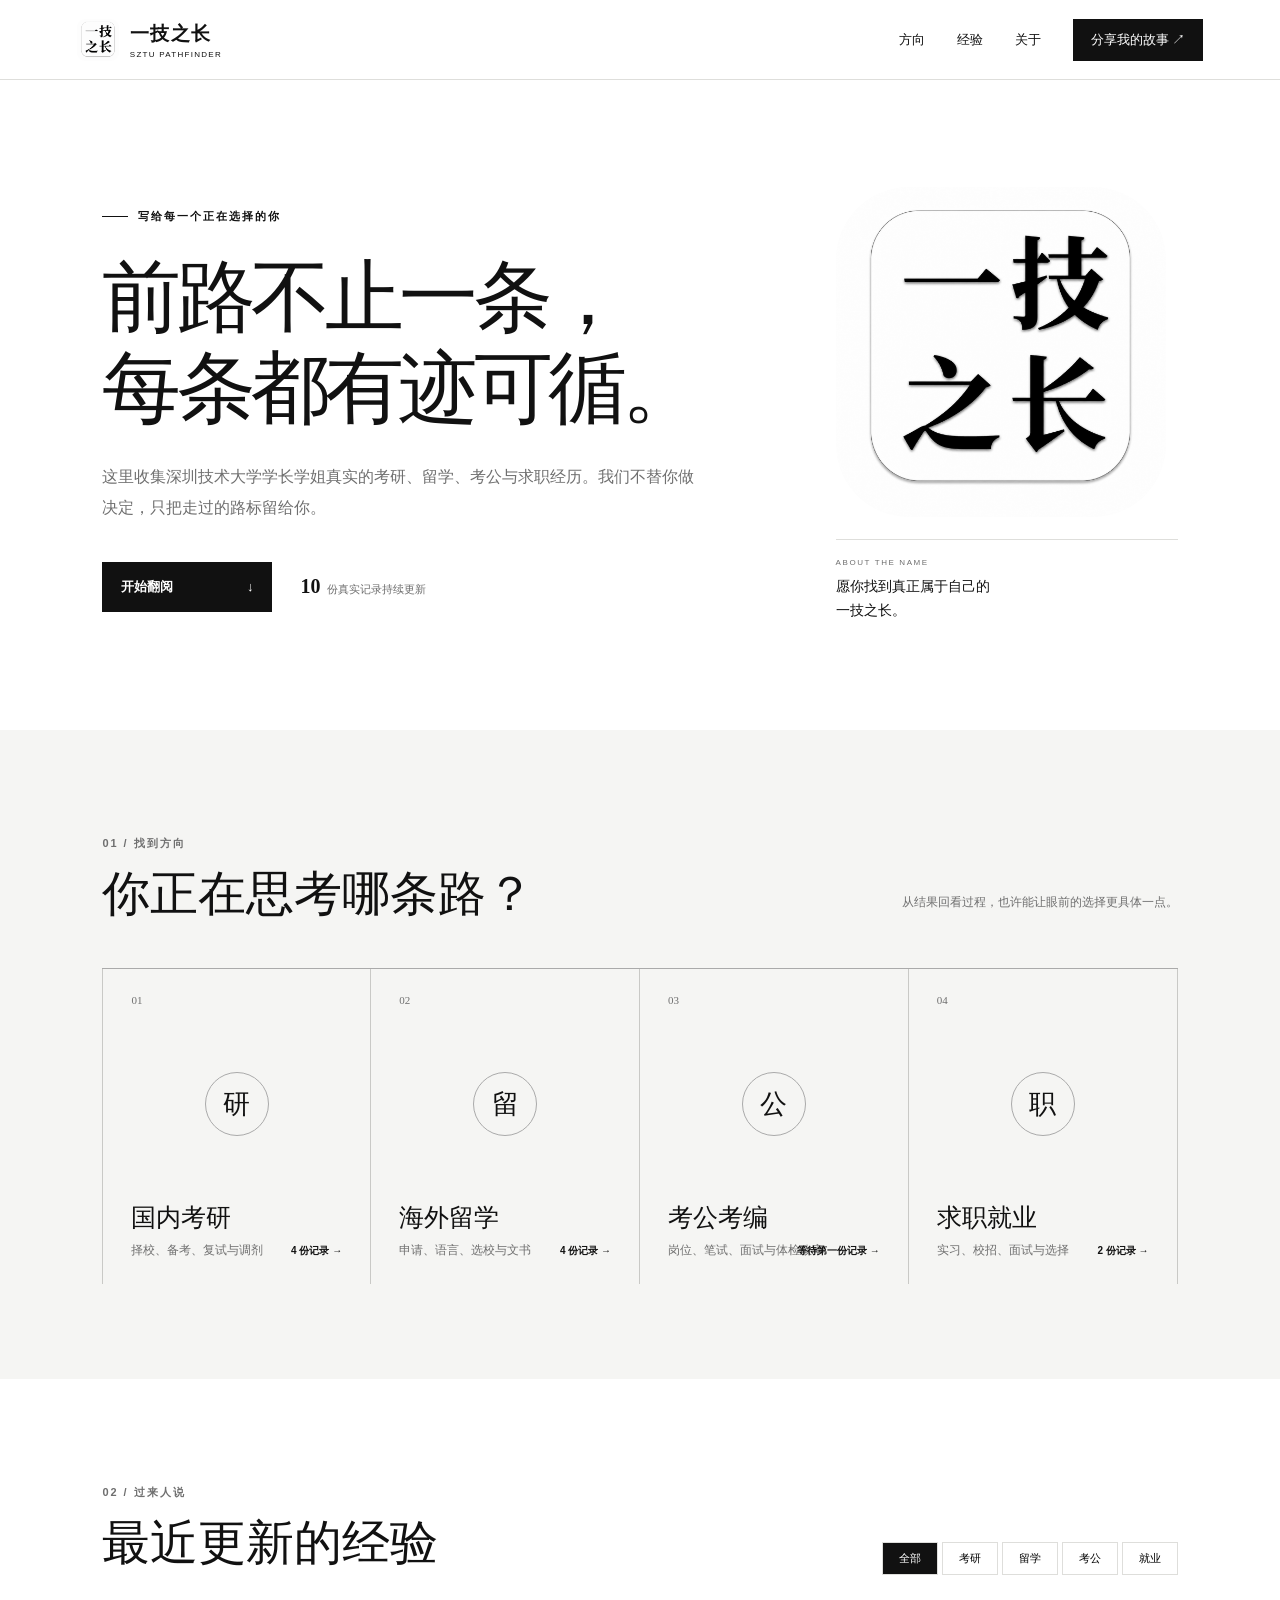
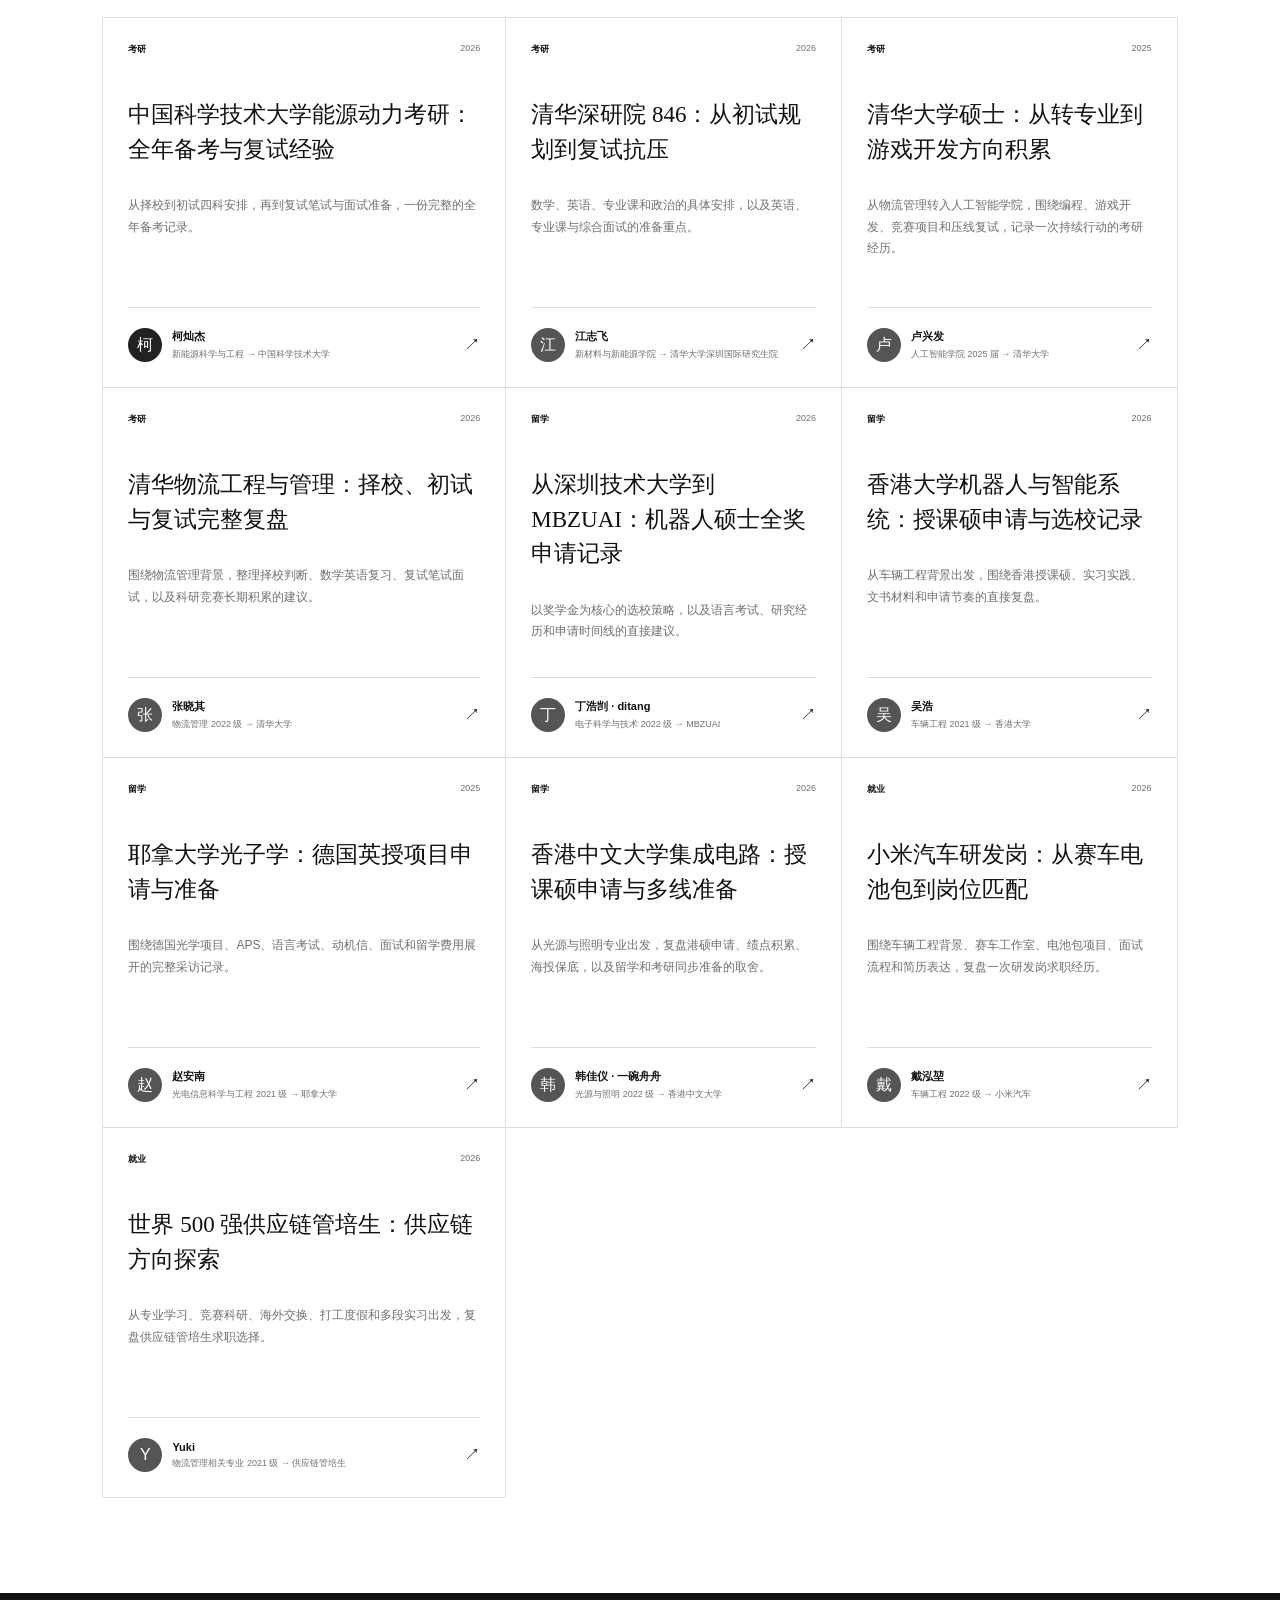
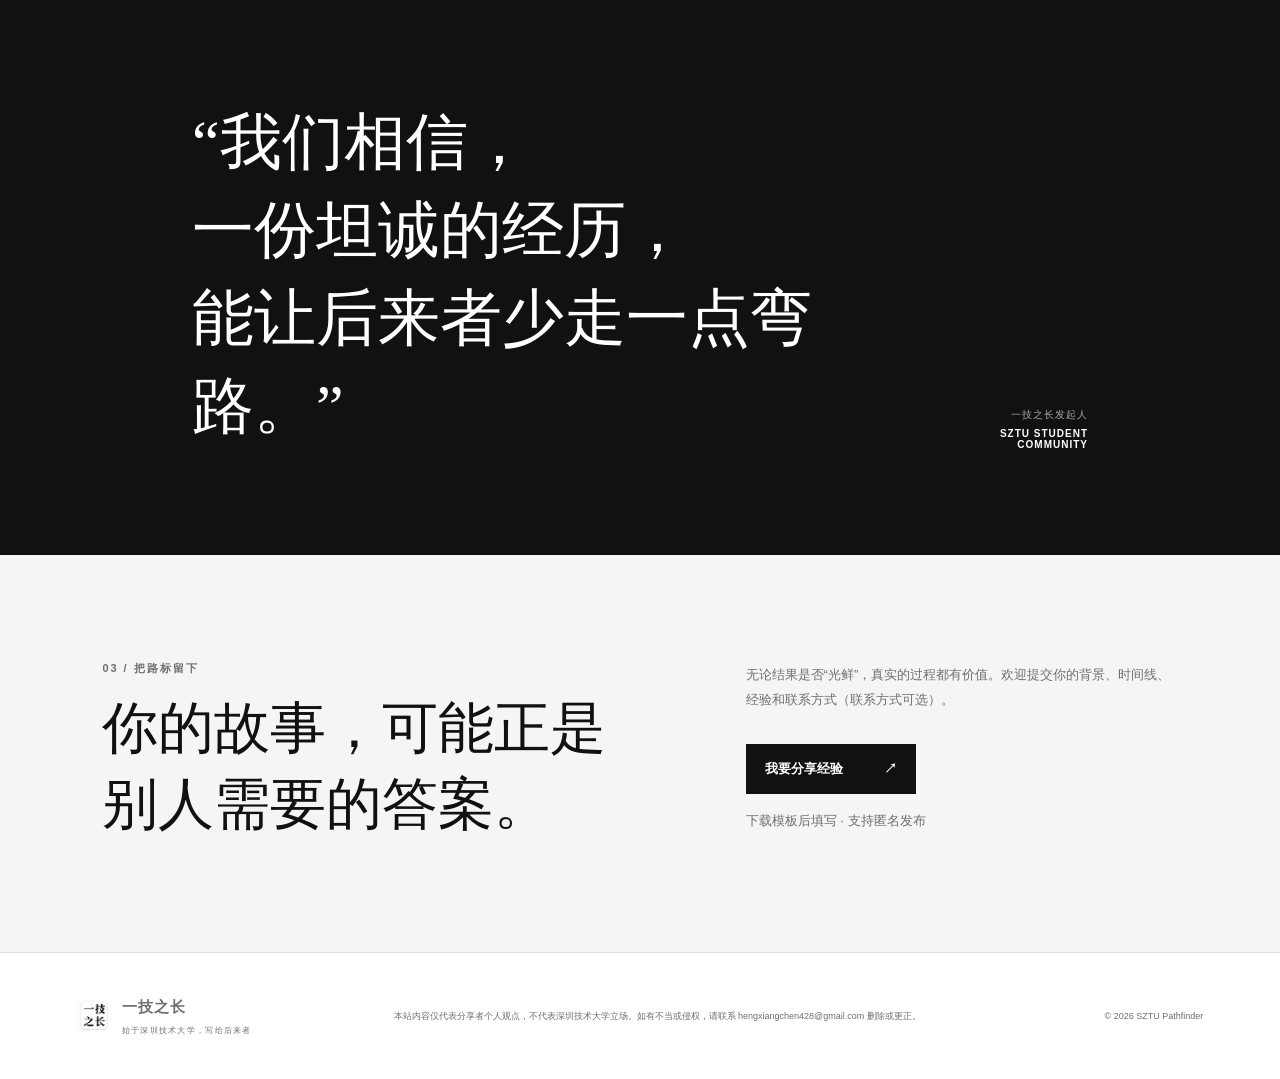
==== index.html @ b087753e "update" ====
<!doctype html>
<html lang="zh-CN">
<head>
  <meta charset="UTF-8">
  <meta name="viewport" content="width=device-width, initial-scale=1.0">
  <meta name="description" content="深圳技术大学一技之长：由学长学姐共同维护的升学与职业经验档案馆。">
  <title>一技之长 · SZTU 生涯经验档案馆</title>
  <link rel="stylesheet" href="styles.css">
</head>
<body>
  <header class="site-header">
    <a class="brand" href="#top" aria-label="返回首页">
      <img class="brand-mark" src="一技之长.png" alt="">
      <span><b>一技之长</b><small>SZTU PATHFINDER</small></span>
    </a>
    <button class="menu-button" aria-expanded="false" aria-controls="main-nav">菜单</button>
    <nav id="main-nav" aria-label="主导航">
      <a href="#paths">方向</a>
      <a href="#stories">经验</a>
      <a href="#about">关于</a>
      <a class="nav-cta" href="contribute.html">分享我的故事 ↗</a>
    </nav>
  </header>

  <main id="top">
    <section class="hero">
      <div class="hero-copy">
        <p class="eyebrow"><span></span> 写给每一个正在选择的你</p>
        <h1>前路不止一条，<br><em>每条都有迹可循。</em></h1>
        <p class="lead">这里收集深圳技术大学学长学姐真实的考研、留学、考公与求职经历。我们不替你做决定，只把走过的路标留给你。</p>
        <div class="hero-actions">
          <a class="primary-button" href="#stories">开始翻阅 <span>↓</span></a>
          <span class="record-count"><b>10</b> 份真实记录持续更新</span>
        </div>
      </div>
      <div class="hero-visual">
        <img src="一技之长.png" alt="一技之长标志">
        <p><span>ABOUT THE NAME</span>愿你找到真正属于自己的<br>一技之长。</p>
      </div>
    </section>

    <section class="paths" id="paths">
      <div class="section-heading">
        <div><p class="section-index">01 / 找到方向</p><h2>你正在思考哪条路？</h2></div>
        <p>从结果回看过程，也许能让眼前的选择更具体一点。</p>
      </div>
      <div class="path-grid">
        <a class="path-card" href="#stories" data-filter-link="考研"><span class="path-number">01</span><span class="path-icon">研</span><h3>国内考研</h3><p>择校、备考、复试与调剂</p><b>4 份记录 →</b></a>
        <a class="path-card" href="#stories" data-filter-link="留学"><span class="path-number">02</span><span class="path-icon">留</span><h3>海外留学</h3><p>申请、语言、选校与文书</p><b>4 份记录 →</b></a>
        <a class="path-card" href="#stories" data-filter-link="考公"><span class="path-number">03</span><span class="path-icon">公</span><h3>考公考编</h3><p>岗位、笔试、面试与体检政审</p><b>等待第一份记录 →</b></a>
        <a class="path-card" href="#stories" data-filter-link="就业"><span class="path-number">04</span><span class="path-icon">职</span><h3>求职就业</h3><p>实习、校招、面试与选择</p><b>2 份记录 →</b></a>
      </div>
    </section>

    <section class="stories" id="stories">
      <div class="section-heading story-heading">
        <div><p class="section-index">02 / 过来人说</p><h2>最近更新的经验</h2></div>
        <div class="filters" role="group" aria-label="筛选经验方向">
          <button class="active" data-filter="全部">全部</button><button data-filter="考研">考研</button><button data-filter="留学">留学</button><button data-filter="考公">考公</button><button data-filter="就业">就业</button>
        </div>
      </div>
      <div class="story-grid">
        <a class="story-card featured" data-category="考研" href="story.html?case=ke">
          <div class="card-top"><span class="tag">考研</span><time>2026</time></div>
          <h3>中国科学技术大学能源动力考研：全年备考与复试经验</h3>
          <p>从择校到初试四科安排，再到复试笔试与面试准备，一份完整的全年备考记录。</p>
          <div class="profile"><span class="avatar">柯</span><span><b>柯灿杰</b><small>新能源科学与工程 → 中国科学技术大学</small></span><span class="arrow">↗</span></div>
        </a>
        <a class="story-card" data-category="考研" href="story.html?case=jiang">
          <div class="card-top"><span class="tag">考研</span><time>2026</time></div>
          <h3>清华深研院 846：从初试规划到复试抗压</h3>
          <p>数学、英语、专业课和政治的具体安排，以及英语、专业课与综合面试的准备重点。</p>
          <div class="profile"><span class="avatar blue-avatar">江</span><span><b>江志飞</b><small>新材料与新能源学院 → 清华大学深圳国际研究生院</small></span><span class="arrow">↗</span></div>
        </a>
        <a class="story-card" data-category="考研" href="story.html?case=lu">
          <div class="card-top"><span class="tag">考研</span><time>2025</time></div>
          <h3>清华大学硕士：从转专业到游戏开发方向积累</h3>
          <p>从物流管理转入人工智能学院，围绕编程、游戏开发、竞赛项目和压线复试，记录一次持续行动的考研经历。</p>
          <div class="profile"><span class="avatar blue-avatar">卢</span><span><b>卢兴发</b><small>人工智能学院 2025 届 → 清华大学</small></span><span class="arrow">↗</span></div>
        </a>
        <a class="story-card" data-category="考研" href="story.html?case=zhang">
          <div class="card-top"><span class="tag">考研</span><time>2026</time></div>
          <h3>清华物流工程与管理：择校、初试与复试完整复盘</h3>
          <p>围绕物流管理背景，整理择校判断、数学英语复习、复试笔试面试，以及科研竞赛长期积累的建议。</p>
          <div class="profile"><span class="avatar blue-avatar">张</span><span><b>张晓其</b><small>物流管理 2022 级 → 清华大学</small></span><span class="arrow">↗</span></div>
        </a>
        <a class="story-card" data-category="留学" href="story.html?case=ding">
          <div class="card-top"><span class="tag">留学</span><time>2026</time></div>
          <h3>从深圳技术大学到 MBZUAI：机器人硕士全奖申请记录</h3>
          <p>以奖学金为核心的选校策略，以及语言考试、研究经历和申请时间线的直接建议。</p>
          <div class="profile"><span class="avatar green-avatar">丁</span><span><b>丁浩剀 · ditang</b><small>电子科学与技术 2022 级 → MBZUAI</small></span><span class="arrow">↗</span></div>
        </a>
        <a class="story-card" data-category="留学" href="story.html?case=wu">
          <div class="card-top"><span class="tag">留学</span><time>2026</time></div>
          <h3>香港大学机器人与智能系统：授课硕申请与选校记录</h3>
          <p>从车辆工程背景出发，围绕香港授课硕、实习实践、文书材料和申请节奏的直接复盘。</p>
          <div class="profile"><span class="avatar green-avatar">吴</span><span><b>吴浩</b><small>车辆工程 2021 级 → 香港大学</small></span><span class="arrow">↗</span></div>
        </a>
        <a class="story-card" data-category="留学" href="story.html?case=zhao">
          <div class="card-top"><span class="tag">留学</span><time>2025</time></div>
          <h3>耶拿大学光子学：德国英授项目申请与准备</h3>
          <p>围绕德国光学项目、APS、语言考试、动机信、面试和留学费用展开的完整采访记录。</p>
          <div class="profile"><span class="avatar green-avatar">赵</span><span><b>赵安南</b><small>光电信息科学与工程 2021 级 → 耶拿大学</small></span><span class="arrow">↗</span></div>
        </a>
        <a class="story-card" data-category="留学" href="story.html?case=han">
          <div class="card-top"><span class="tag">留学</span><time>2026</time></div>
          <h3>香港中文大学集成电路：授课硕申请与多线准备</h3>
          <p>从光源与照明专业出发，复盘港硕申请、绩点积累、海投保底，以及留学和考研同步准备的取舍。</p>
          <div class="profile"><span class="avatar green-avatar">韩</span><span><b>韩佳仪 · 一碗舟舟</b><small>光源与照明 2022 级 → 香港中文大学</small></span><span class="arrow">↗</span></div>
        </a>
        <a class="story-card" data-category="就业" href="story.html?case=dai">
          <div class="card-top"><span class="tag">就业</span><time>2026</time></div>
          <h3>小米汽车研发岗：从赛车电池包到岗位匹配</h3>
          <p>围绕车辆工程背景、赛车工作室、电池包项目、面试流程和简历表达，复盘一次研发岗求职经历。</p>
          <div class="profile"><span class="avatar blue-avatar">戴</span><span><b>戴泓堃</b><small>车辆工程 2022 级 → 小米汽车</small></span><span class="arrow">↗</span></div>
        </a>
        <a class="story-card" data-category="就业" href="story.html?case=yuki">
          <div class="card-top"><span class="tag">就业</span><time>2026</time></div>
          <h3>世界 500 强供应链管培生：供应链方向探索</h3>
          <p>从专业学习、竞赛科研、海外交换、打工度假和多段实习出发，复盘供应链管培生求职选择。</p>
          <div class="profile"><span class="avatar blue-avatar">Y</span><span><b>Yuki</b><small>物流管理相关专业 2021 级 → 供应链管培生</small></span><span class="arrow">↗</span></div>
        </a>
      </div>
      <p class="empty-state" hidden>这个方向的经验正在整理中。</p>
    </section>

    <section class="manifesto" id="about">
      <p>“我们相信，<br>一份坦诚的经历，<br>能让后来者少走一点弯路。”</p>
      <div><span>一技之长发起人</span><b>SZTU STUDENT COMMUNITY</b></div>
    </section>

    <section class="contribute" id="contribute">
      <div><p class="section-index">03 / 把路标留下</p><h2>你的故事，可能正是<br>别人需要的答案。</h2></div>
      <div class="contribute-copy"><p>无论结果是否“光鲜”，真实的过程都有价值。欢迎提交你的背景、时间线、经验和联系方式（联系方式可选）。</p><a class="primary-button light" href="contribute.html">我要分享经验 <span>↗</span></a><small>下载模板后填写 · 支持匿名发布</small></div>
    </section>
  </main>

  <footer><div class="footer-brand"><img class="brand-mark" src="一技之长.png" alt=""><span><b>一技之长</b><small>始于深圳技术大学，写给后来者</small></span></div><p>本站内容仅代表分享者个人观点，不代表深圳技术大学立场。如有不当或侵权，请联系 hengxiangchen428@gmail.com 删除或更正。</p><p>© 2026 SZTU Pathfinder</p></footer>
  <script src="script.js"></script>
</body>
</html>
---- styles.css ----
:root{--ink:#111;--muted:#6f6f6f;--paper:#fff;--soft:#f5f5f3;--line:#dededb}
*{box-sizing:border-box}html{scroll-behavior:smooth}body{margin:0;background:var(--paper);color:var(--ink);font-family:"Microsoft YaHei","PingFang SC",sans-serif}a{color:inherit;text-decoration:none}button{font:inherit}.site-header{height:80px;padding:0 clamp(22px,6vw,96px);display:flex;align-items:center;justify-content:space-between;border-bottom:1px solid var(--line);position:relative;z-index:10;background:#fff}.brand,.footer-brand{display:flex;align-items:center;gap:11px}.brand-mark{width:42px;height:42px;object-fit:cover;border-radius:9px}.brand b,.footer-brand b{display:block;font-family:serif;font-size:19px;letter-spacing:.08em}.brand small,.footer-brand small{display:block;font-size:8px;letter-spacing:.16em;margin-top:3px}.site-header nav{display:flex;align-items:center;gap:32px;font-size:13px}.site-header nav a{transition:opacity .2s}.site-header nav a:hover{opacity:.5}.nav-cta{color:#fff;background:#111;padding:12px 18px}.menu-button{display:none;background:none;border:0}.hero{min-height:650px;padding:80px clamp(22px,8vw,128px);display:grid;grid-template-columns:1.15fr .65fr;gap:10vw;align-items:center}.eyebrow,.section-index{font-size:11px;letter-spacing:.18em;font-weight:bold}.eyebrow{display:flex;align-items:center;gap:10px}.eyebrow span{width:26px;height:1px;background:#111}h1{font-family:"STSong","SimSun",serif;font-size:clamp(48px,6.2vw,86px);font-weight:500;line-height:1.14;letter-spacing:-.06em;margin:28px 0}h1 em{font-style:normal}.lead{max-width:600px;font-size:16px;line-height:1.95;color:var(--muted)}.hero-actions{display:flex;align-items:center;gap:28px;margin-top:38px}.primary-button{display:inline-flex;align-items:center;justify-content:space-between;gap:38px;min-width:170px;padding:16px 19px;background:#111;color:#fff;font-size:13px;font-weight:bold}.record-count{font-size:11px;color:var(--muted)}.record-count b{font-family:Georgia,serif;font-size:20px;color:#111;margin-right:4px}.hero-visual{align-self:stretch;display:flex;flex-direction:column;justify-content:center}.hero-visual img{width:min(100%,330px);aspect-ratio:1;object-fit:cover;border-radius:22%;filter:grayscale(1)}.hero-visual p{font:14px/1.7 serif;margin:22px 0 0;padding-top:18px;border-top:1px solid var(--line)}.hero-visual p span{display:block;font:8px sans-serif;letter-spacing:.2em;color:var(--muted);margin-bottom:8px}.paths,.stories{padding:95px clamp(22px,8vw,128px)}.paths{background:var(--soft)}.section-heading{display:flex;align-items:end;justify-content:space-between;margin-bottom:42px}.section-heading h2{font-family:"STSong","SimSun",serif;font-size:clamp(34px,4vw,48px);font-weight:500;margin:10px 0 0}.section-heading>p{max-width:310px;font-size:12px;line-height:1.8;color:var(--muted)}.section-index{color:var(--muted)}.path-grid{display:grid;grid-template-columns:repeat(3,1fr);border-top:1px solid #aaa}.path-card{min-height:315px;padding:25px 28px;position:relative;display:flex;flex-direction:column;border-right:1px solid #c9c9c6;transition:background .2s}.path-card:first-child{border-left:1px solid #c9c9c6}.path-card:hover{background:#fff}.path-number{font:11px Georgia,serif;color:var(--muted)}.path-icon{display:grid;place-items:center;width:64px;height:64px;border:1px solid #aaa;border-radius:50%;font:27px serif;margin:auto}.path-card h3{font:25px serif;margin:0 0 8px}.path-card p{font-size:12px;color:var(--muted);margin:0}.path-card b{position:absolute;right:28px;bottom:26px;font-size:10px}.stories{background:#fff}.filters{display:flex;gap:4px}.filters button{border:1px solid var(--line);background:transparent;padding:8px 16px;cursor:pointer;font-size:11px}.filters button.active{background:#111;color:#fff}.story-grid{display:grid;grid-template-columns:1.2fr 1fr 1fr;border-top:1px solid var(--line);border-left:1px solid var(--line)}.story-card{border-right:1px solid var(--line);border-bottom:1px solid var(--line);padding:25px;min-height:370px;display:flex;flex-direction:column;background:#fff;transition:background .2s}.story-card:hover{background:var(--soft)}.card-top{display:flex;justify-content:space-between;font-size:9px;color:var(--muted)}.tag{color:#111;font-weight:bold}.story-card h3{font:23px/1.5 serif;margin:42px 0 16px}.story-card p{font-size:12px;line-height:1.8;color:var(--muted)}.profile{display:flex;align-items:center;gap:10px;margin-top:auto;padding-top:20px;border-top:1px solid var(--line)}.avatar{width:34px;height:34px;border-radius:50%;display:grid;place-items:center;background:#222;color:#fff}.blue-avatar,.green-avatar{background:#555}.profile b,.profile small{display:block}.profile b{font-size:11px}.profile small{font-size:9px;color:var(--muted);margin-top:4px}.arrow{margin-left:auto}.more-button{display:block;margin:32px auto 0;padding:13px 22px;background:#fff;border:1px solid #111;cursor:pointer}.empty-state{text-align:center;padding:50px}.manifesto{padding:105px 15%;background:#111;color:#fff;display:flex;align-items:end;justify-content:space-between}.manifesto>p{font:clamp(35px,5vw,62px)/1.42 serif;margin:0}.manifesto div{text-align:right;font-size:10px;letter-spacing:.1em;color:#aaa}.manifesto div span,.manifesto div b{display:block}.manifesto div b{margin-top:6px;color:#fff}.contribute{padding:95px clamp(22px,8vw,128px);background:var(--soft);display:grid;grid-template-columns:1.1fr .9fr;gap:9vw}.contribute h2{font:clamp(36px,4.5vw,56px)/1.35 serif;margin:15px 0}.contribute-copy p{font-size:13px;line-height:1.9;color:var(--muted)}.primary-button.light{margin:18px 0}.contribute-copy small{display:block;color:var(--muted)}footer{padding:42px clamp(22px,6vw,96px);display:grid;grid-template-columns:1fr 1fr 1fr;align-items:center;border-top:1px solid var(--line);font-size:9px;color:var(--muted)}footer>p:last-child{text-align:right}.footer-brand .brand-mark{width:34px;height:34px;border-radius:7px}.footer-brand b{font-size:15px}.footer-brand small{font-size:8px}.story-card[hidden]{display:none}
@media(max-width:800px){.site-header{height:70px}.menu-button{display:block}.site-header nav{display:none;position:absolute;top:70px;left:0;right:0;padding:22px;background:#fff;border-bottom:1px solid var(--line);flex-direction:column;align-items:stretch}.site-header nav.open{display:flex}.hero{grid-template-columns:1fr;padding-top:55px;gap:55px}.hero-visual{align-items:flex-start}.hero-visual img{width:210px}.path-grid,.story-grid{grid-template-columns:1fr}.path-card{min-height:250px;border-left:1px solid #c9c9c6;border-bottom:1px solid #c9c9c6}.section-heading{align-items:start;flex-direction:column;gap:24px}.story-heading{margin-bottom:28px}.filters{flex-wrap:wrap}.manifesto{padding:75px 24px;display:block}.manifesto div{text-align:left;margin-top:42px}.contribute{grid-template-columns:1fr}.hero-actions{align-items:flex-start;flex-direction:column}.paths,.stories{padding-top:70px;padding-bottom:70px}footer{grid-template-columns:1fr;gap:24px}footer>p:last-child{text-align:left}}
@media(prefers-reduced-motion:reduce){html{scroll-behavior:auto}}
.back-link{font-size:12px}.submit-page{padding:90px clamp(22px,14vw,220px) 120px}.submit-intro{padding-bottom:80px;border-bottom:1px solid var(--line)}.submit-intro h1{font-size:clamp(48px,7vw,88px);margin-bottom:45px}.submit-intro blockquote{margin:0;padding-left:18px;border-left:2px solid #111;font:20px serif;color:var(--muted)}.submit-content{max-width:980px}.submit-step{display:grid;grid-template-columns:90px 1fr;gap:30px;padding:70px 0;border-bottom:1px solid var(--line)}.submit-step>span{font:13px Georgia,serif;color:var(--muted)}.submit-step h2{font:34px serif;margin:0 0 18px}.submit-step p{font-size:13px;line-height:1.9;color:var(--muted);max-width:650px}.template-list{margin-top:35px;border-top:1px solid var(--line)}.template-list a{display:flex;align-items:center;justify-content:space-between;padding:23px 4px;border-bottom:1px solid var(--line);transition:padding .2s,background .2s}.template-list a:hover{padding-left:16px;padding-right:16px;background:var(--soft)}.template-list b,.template-list small{display:block}.template-list b{font:18px serif}.template-list small{font-size:10px;color:var(--muted);margin-top:6px}.template-list strong{font-size:11px}.privacy-note{padding:16px 18px;border-left:2px solid #111;background:var(--soft)}.contact-options{display:grid;grid-template-columns:1fr 1fr;gap:12px;margin-top:35px}.contact-options>a,.contact-options>div{min-height:150px;padding:24px;background:var(--soft);display:flex;flex-direction:column;align-items:flex-start}.contact-options small{font-size:9px;letter-spacing:.15em;color:var(--muted)}.contact-options b{font:16px serif;margin:16px 0 auto;word-break:break-all}.contact-options strong,.contact-options button{font-size:10px}.contact-options button{padding:0;border:0;border-bottom:1px solid #111;background:none;cursor:pointer}.copy-status{min-height:20px;margin-top:10px!important;font-size:11px!important}
@media(max-width:800px){.submit-page{padding-top:60px;padding-bottom:80px}.submit-intro{padding-bottom:55px}.submit-step{grid-template-columns:1fr;gap:18px;padding:50px 0}.submit-step h2{font-size:29px}.contact-options{grid-template-columns:1fr}.template-list a{gap:20px}.template-list strong{white-space:nowrap}}
.article-page{padding:90px clamp(22px,14vw,220px) 120px}.article-header{max-width:980px;padding-bottom:55px;border-bottom:1px solid var(--line)}.article-header h1{font-size:clamp(40px,5.5vw,72px);max-width:1000px}.article-meta{display:flex;gap:28px;font-size:12px;color:var(--muted)}.article-meta span+span{padding-left:28px;border-left:1px solid var(--line)}.article-body{max-width:980px;padding-top:35px}.source-note,.raw-link{font-size:11px;color:var(--muted)}#story-content{display:block;width:100%;height:75vh;min-height:720px;margin:28px 0;border:1px solid var(--line);background:#fff}.raw-link a{border-bottom:1px solid #aaa}
@media(max-width:800px){.article-page{padding-top:55px;padding-bottom:80px}.article-meta{flex-direction:column;gap:8px}.article-meta span+span{padding:0;border:0}#story-content{min-height:620px;height:70vh}}
footer{grid-template-columns:.8fr 1.6fr .6fr;gap:35px;line-height:1.7}
@media(max-width:800px){footer{grid-template-columns:1fr;gap:24px}}
.path-grid{grid-template-columns:repeat(4,1fr)}
@media(max-width:1100px) and (min-width:801px){.path-grid{grid-template-columns:repeat(2,1fr)}.path-card{border-bottom:1px solid #c9c9c6}.path-card:nth-child(odd){border-left:1px solid #c9c9c6}}
@media(max-width:800px){.path-grid{grid-template-columns:1fr}}
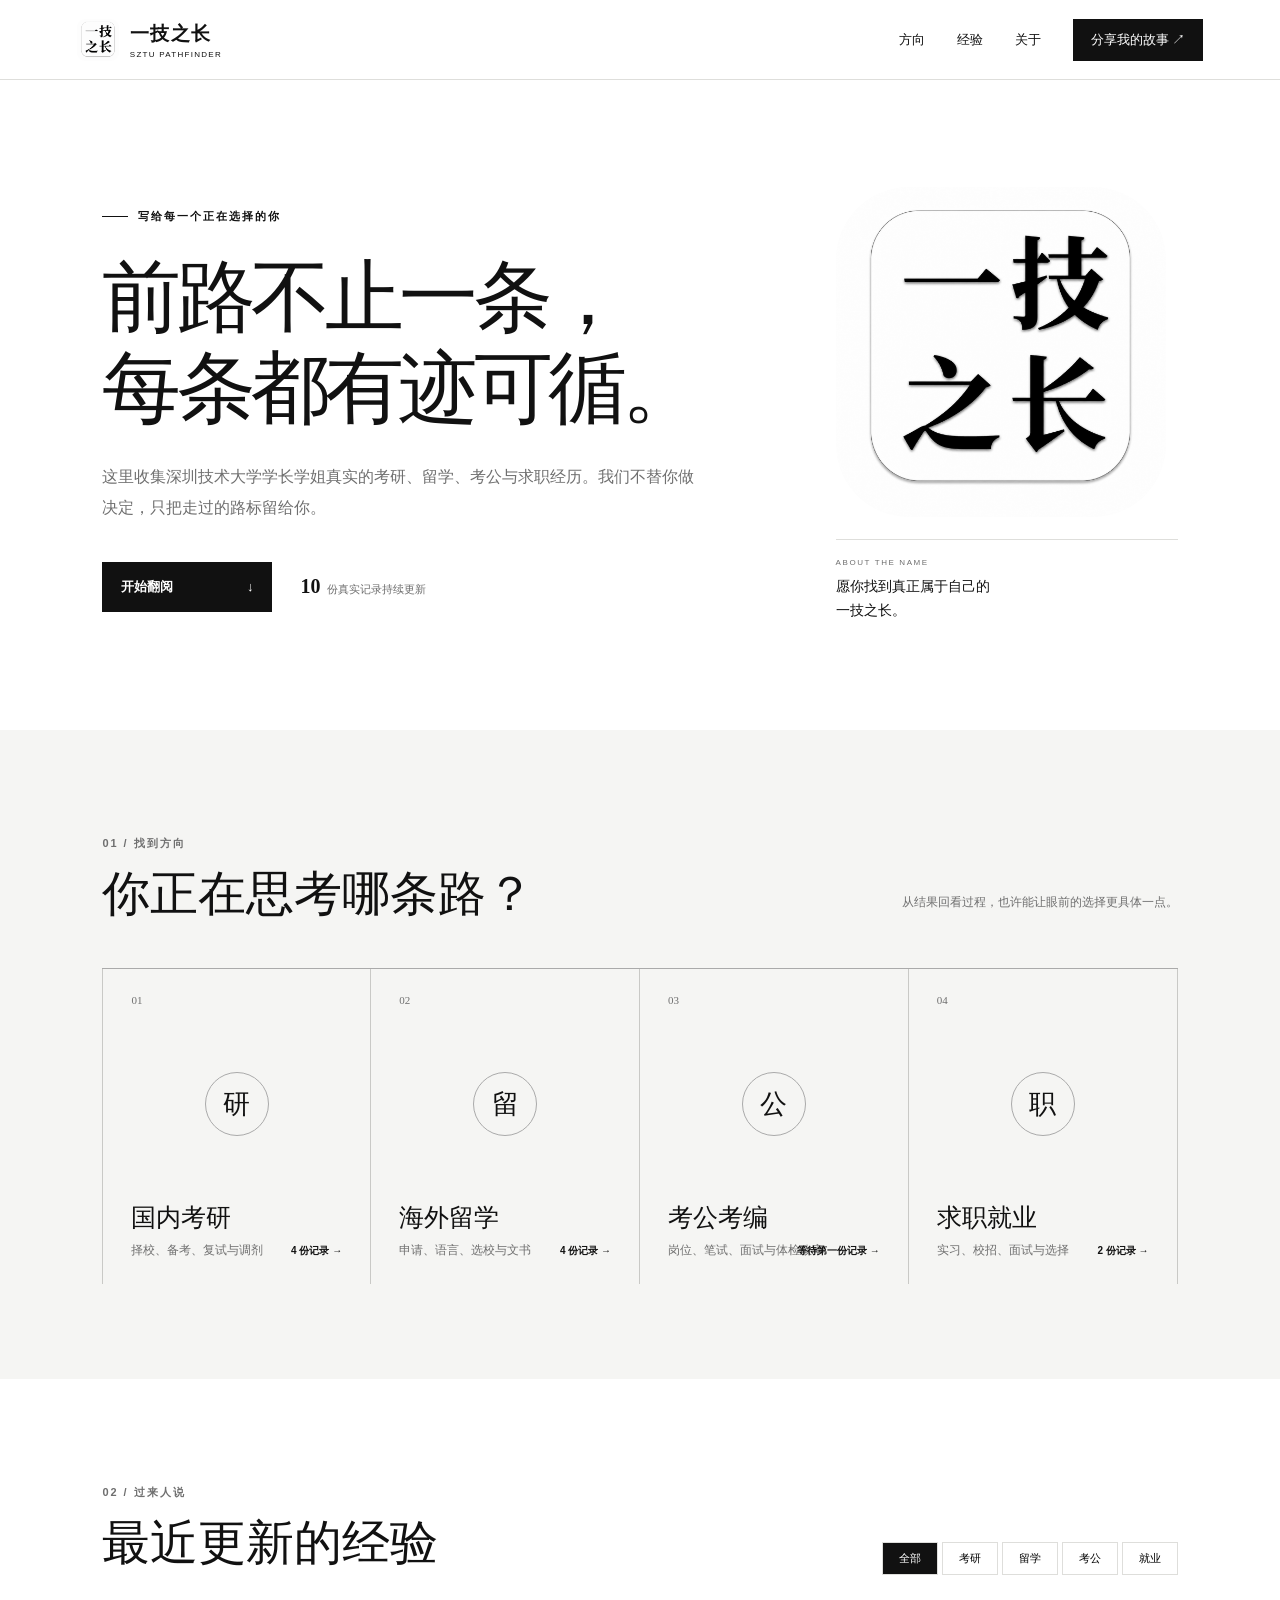
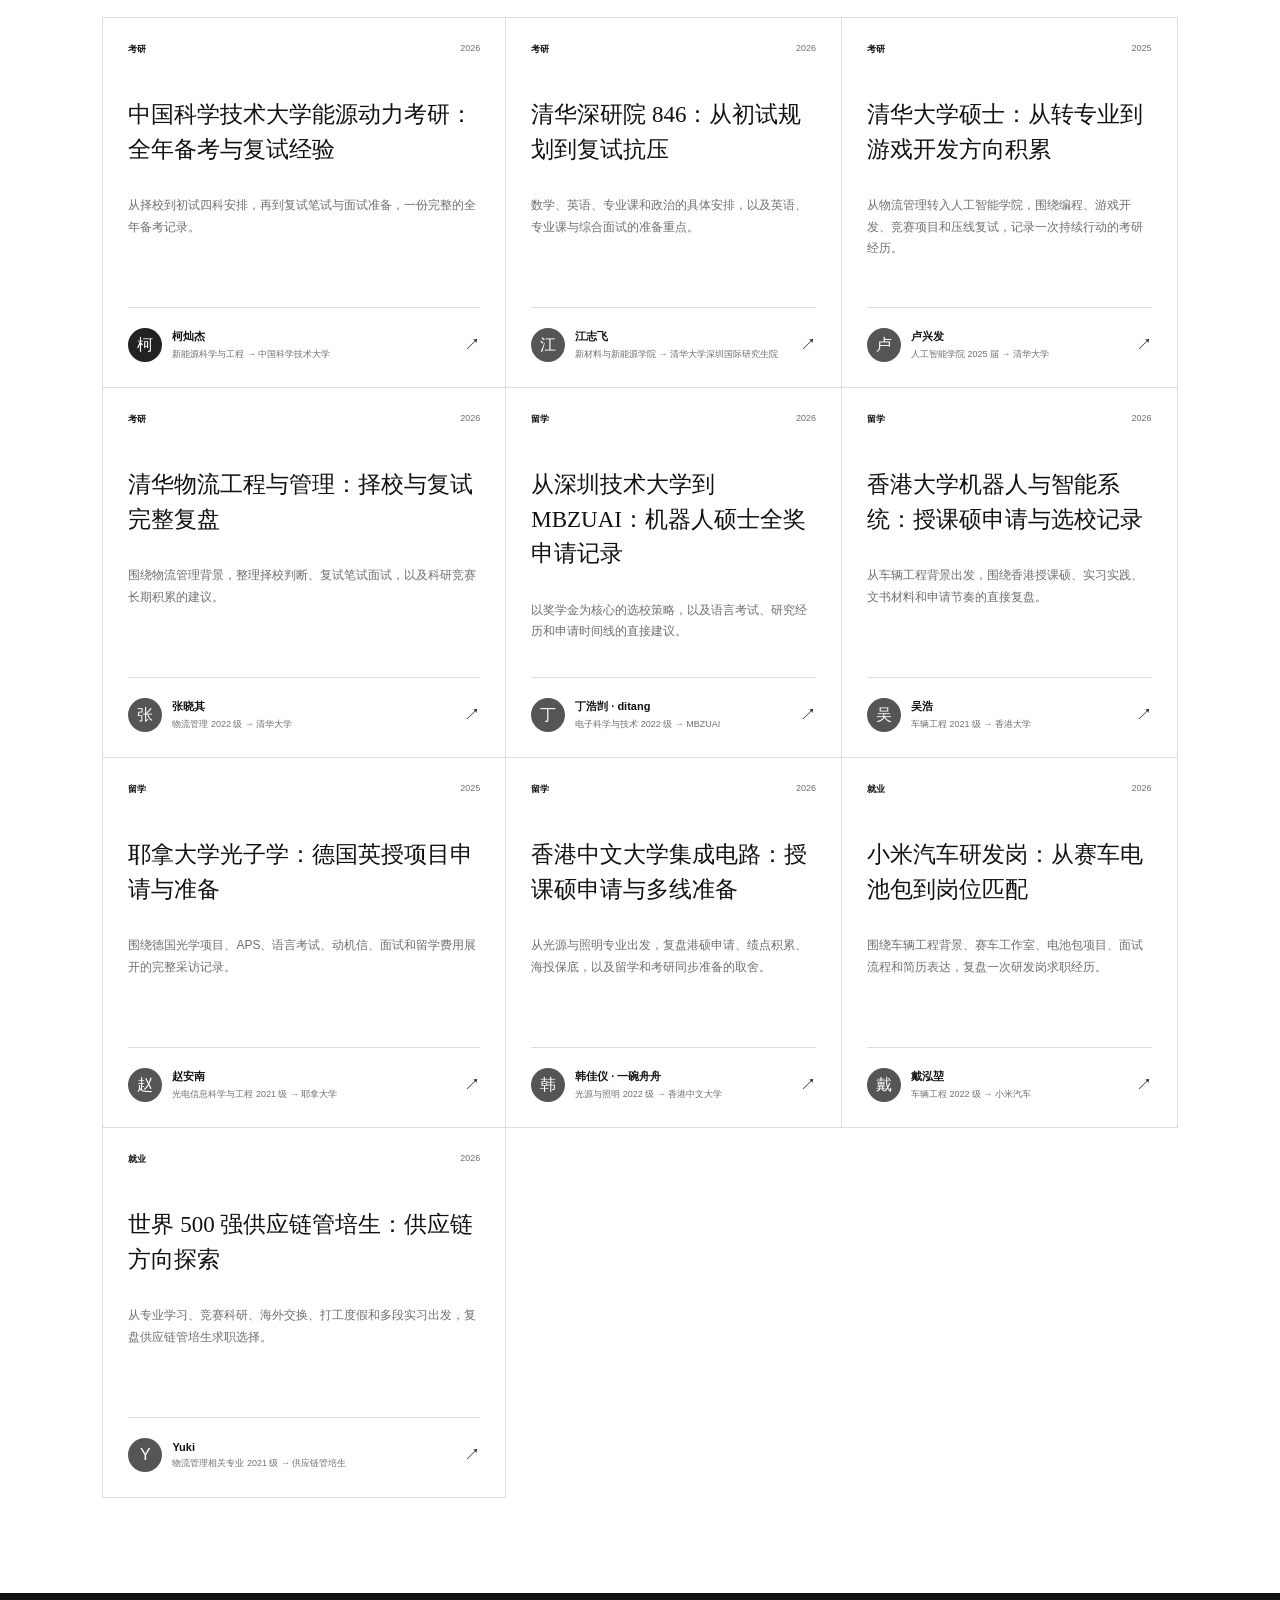
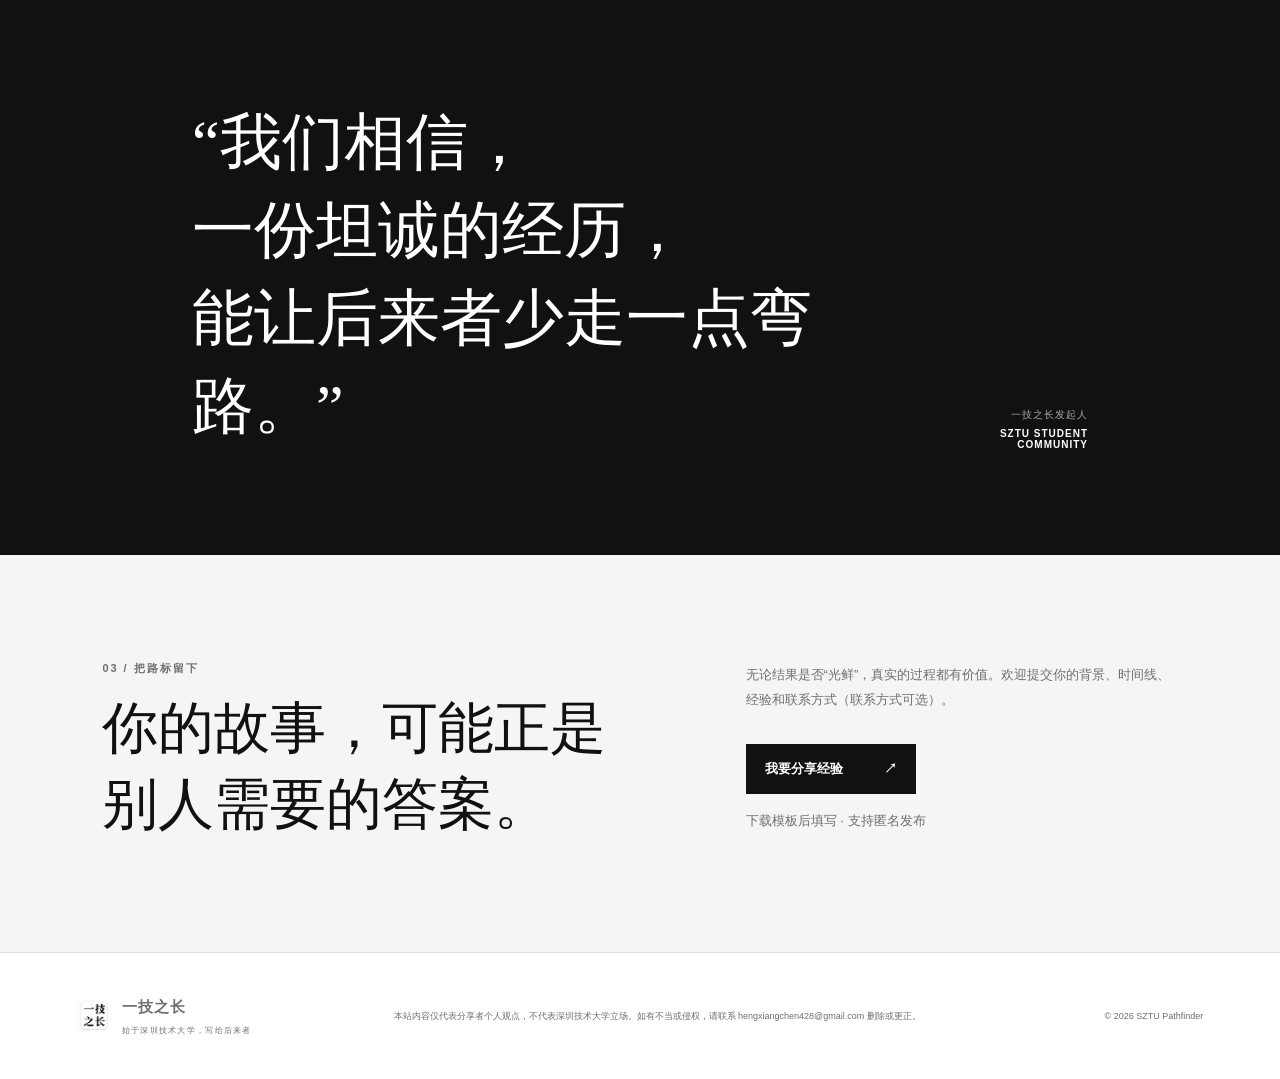
==== commit 437695d9: "update" ====
--- a/index.html
+++ b/index.html
@@ -80,8 +80,8 @@
         </a>
         <a class="story-card" data-category="考研" href="story.html?case=zhang">
           <div class="card-top"><span class="tag">考研</span><time>2026</time></div>
-          <h3>清华物流工程与管理：择校、初试与复试完整复盘</h3>
-          <p>围绕物流管理背景，整理择校判断、数学英语复习、复试笔试面试，以及科研竞赛长期积累的建议。</p>
+          <h3>清华物流工程与管理：择校与复试完整复盘</h3>
+          <p>围绕物流管理背景，整理择校判断、复试笔试面试，以及科研竞赛长期积累的建议。</p>
           <div class="profile"><span class="avatar blue-avatar">张</span><span><b>张晓其</b><small>物流管理 2022 级 → 清华大学</small></span><span class="arrow">↗</span></div>
         </a>
         <a class="story-card" data-category="留学" href="story.html?case=ding">
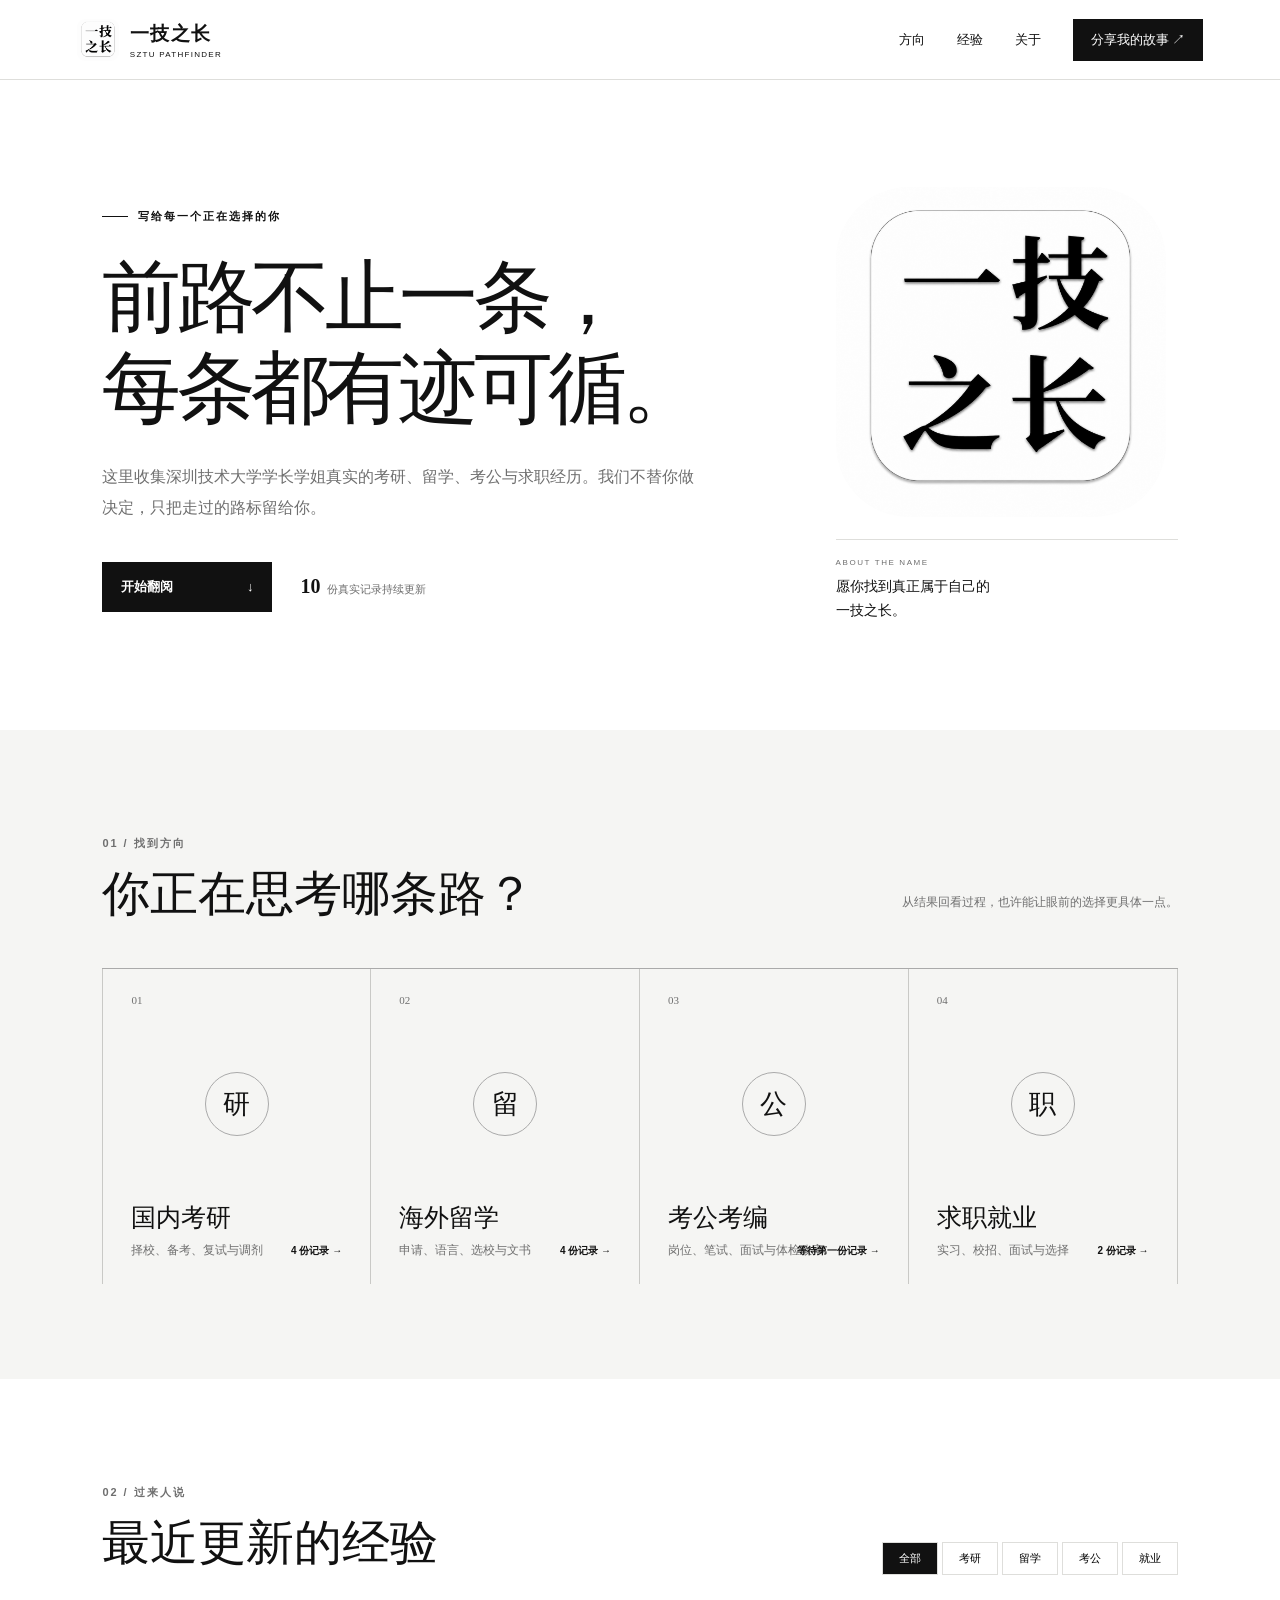
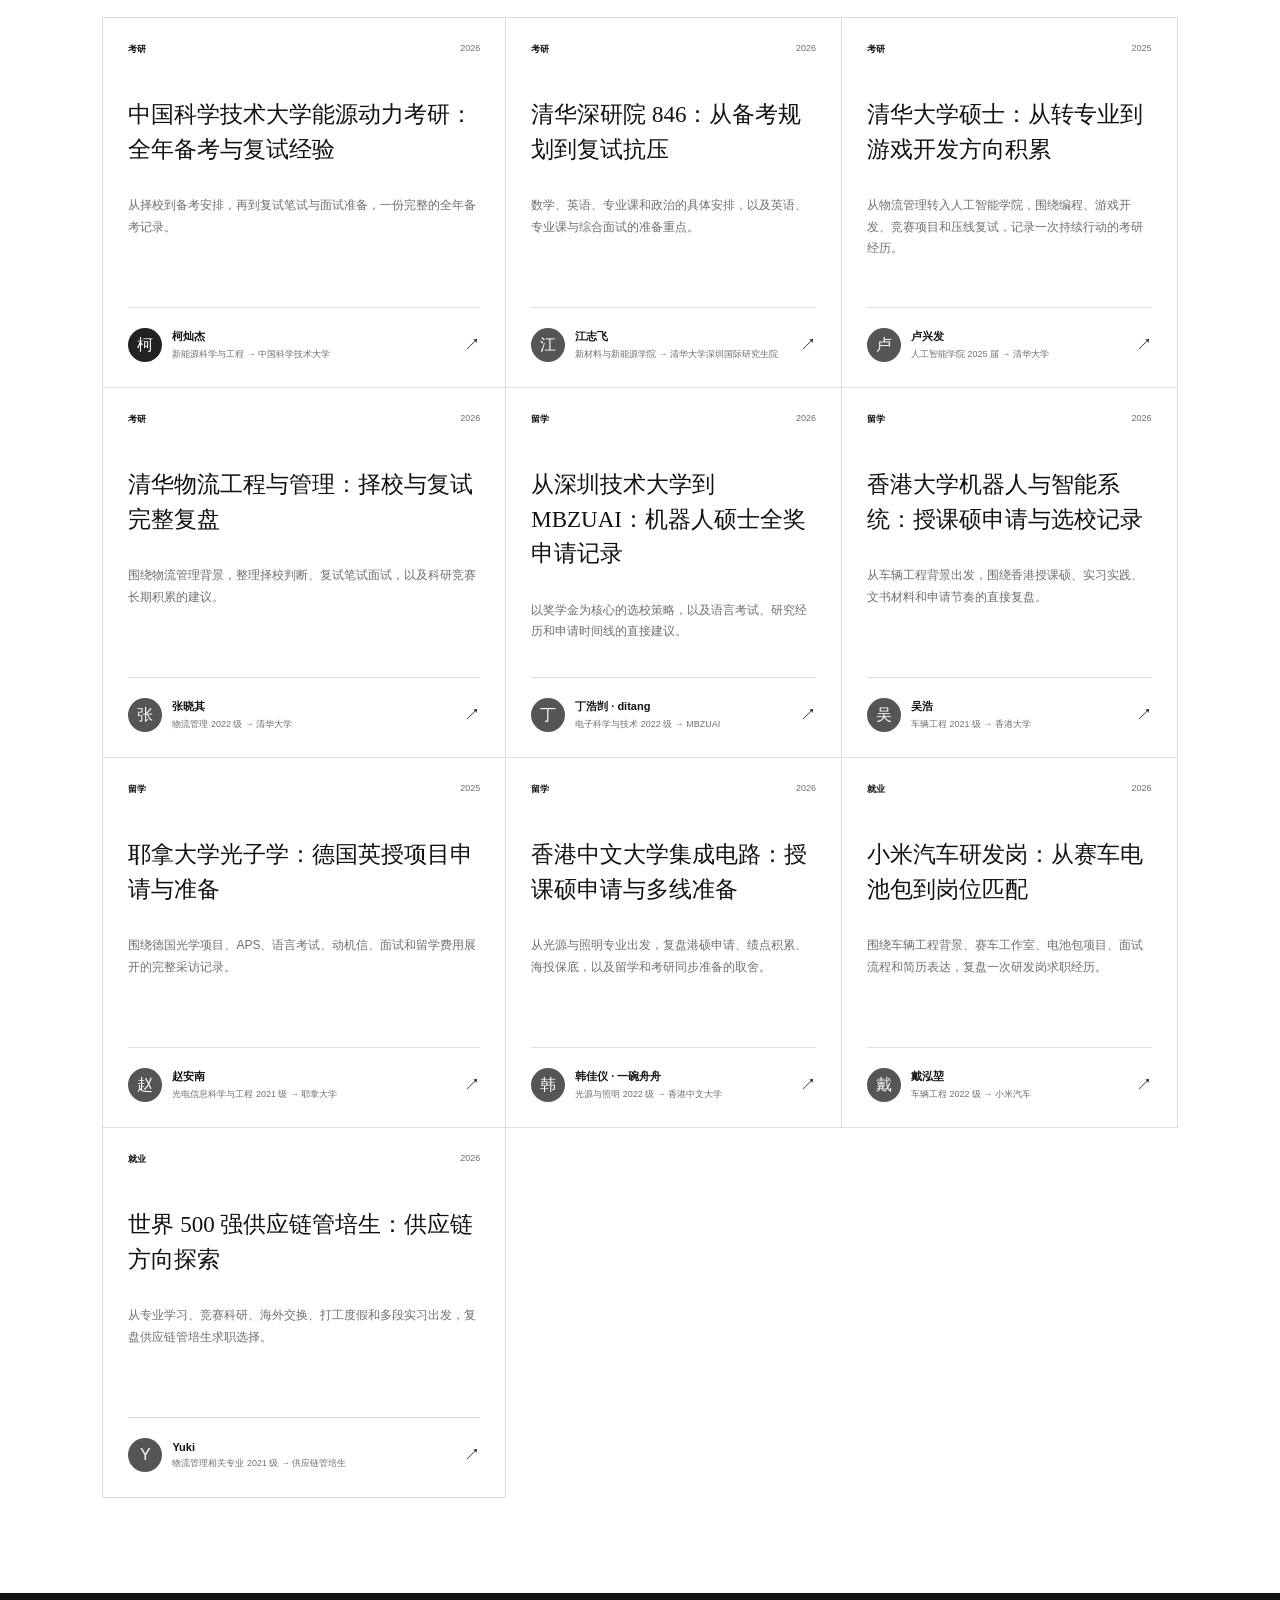
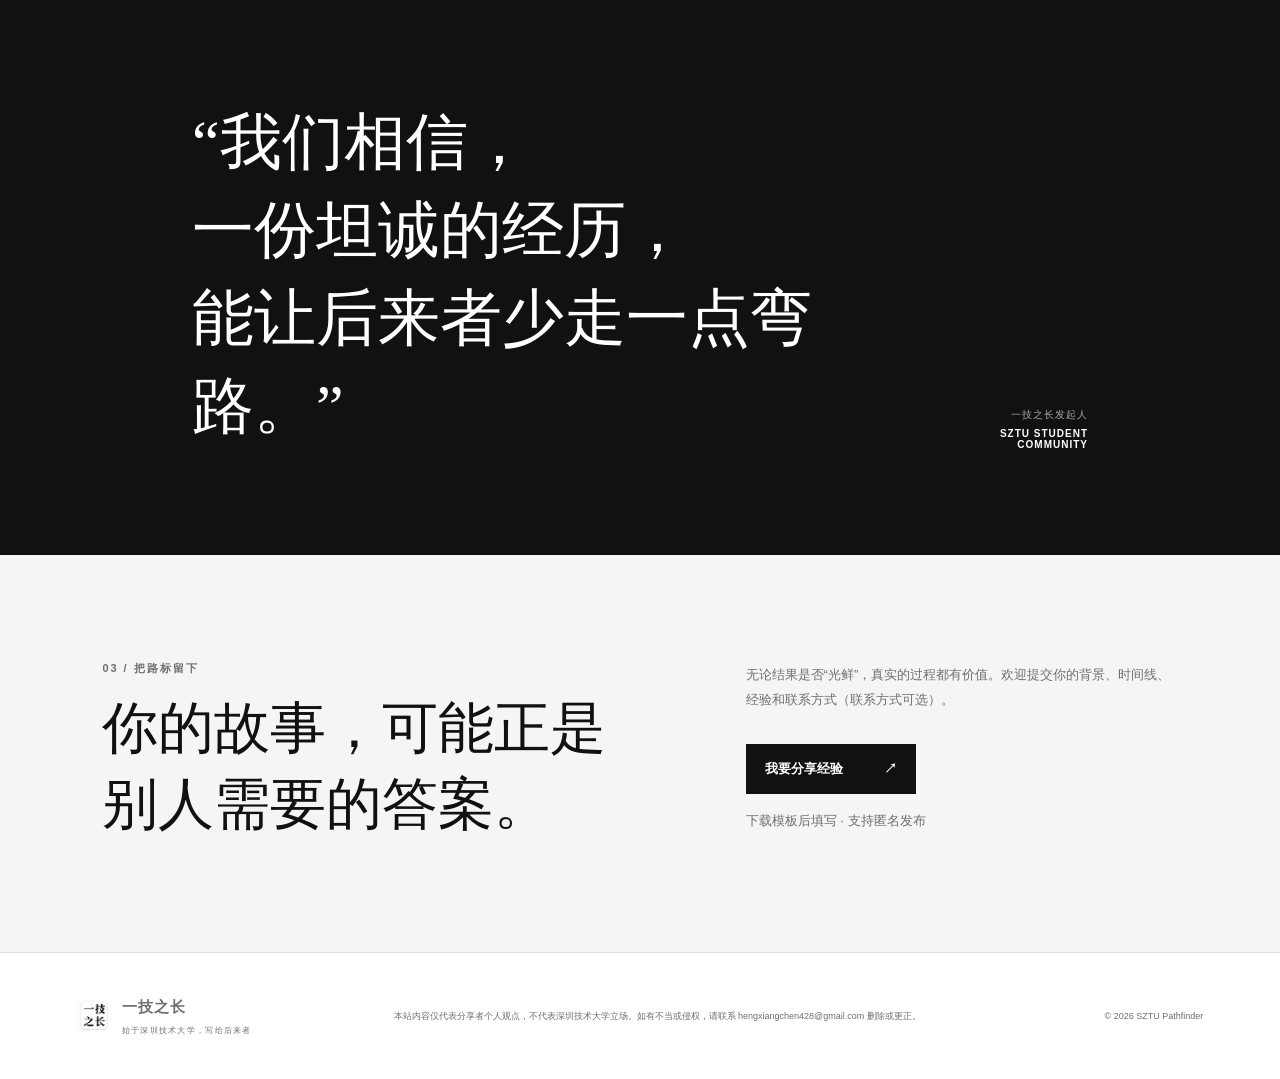
==== commit d0fe55dd: "update" ====
--- a/index.html
+++ b/index.html
@@ -63,12 +63,12 @@
         <a class="story-card featured" data-category="考研" href="story.html?case=ke">
           <div class="card-top"><span class="tag">考研</span><time>2026</time></div>
           <h3>中国科学技术大学能源动力考研：全年备考与复试经验</h3>
-          <p>从择校到初试四科安排，再到复试笔试与面试准备，一份完整的全年备考记录。</p>
+          <p>从择校到备考安排，再到复试笔试与面试准备，一份完整的全年备考记录。</p>
           <div class="profile"><span class="avatar">柯</span><span><b>柯灿杰</b><small>新能源科学与工程 → 中国科学技术大学</small></span><span class="arrow">↗</span></div>
         </a>
         <a class="story-card" data-category="考研" href="story.html?case=jiang">
           <div class="card-top"><span class="tag">考研</span><time>2026</time></div>
-          <h3>清华深研院 846：从初试规划到复试抗压</h3>
+          <h3>清华深研院 846：从备考规划到复试抗压</h3>
           <p>数学、英语、专业课和政治的具体安排，以及英语、专业课与综合面试的准备重点。</p>
           <div class="profile"><span class="avatar blue-avatar">江</span><span><b>江志飞</b><small>新材料与新能源学院 → 清华大学深圳国际研究生院</small></span><span class="arrow">↗</span></div>
         </a>
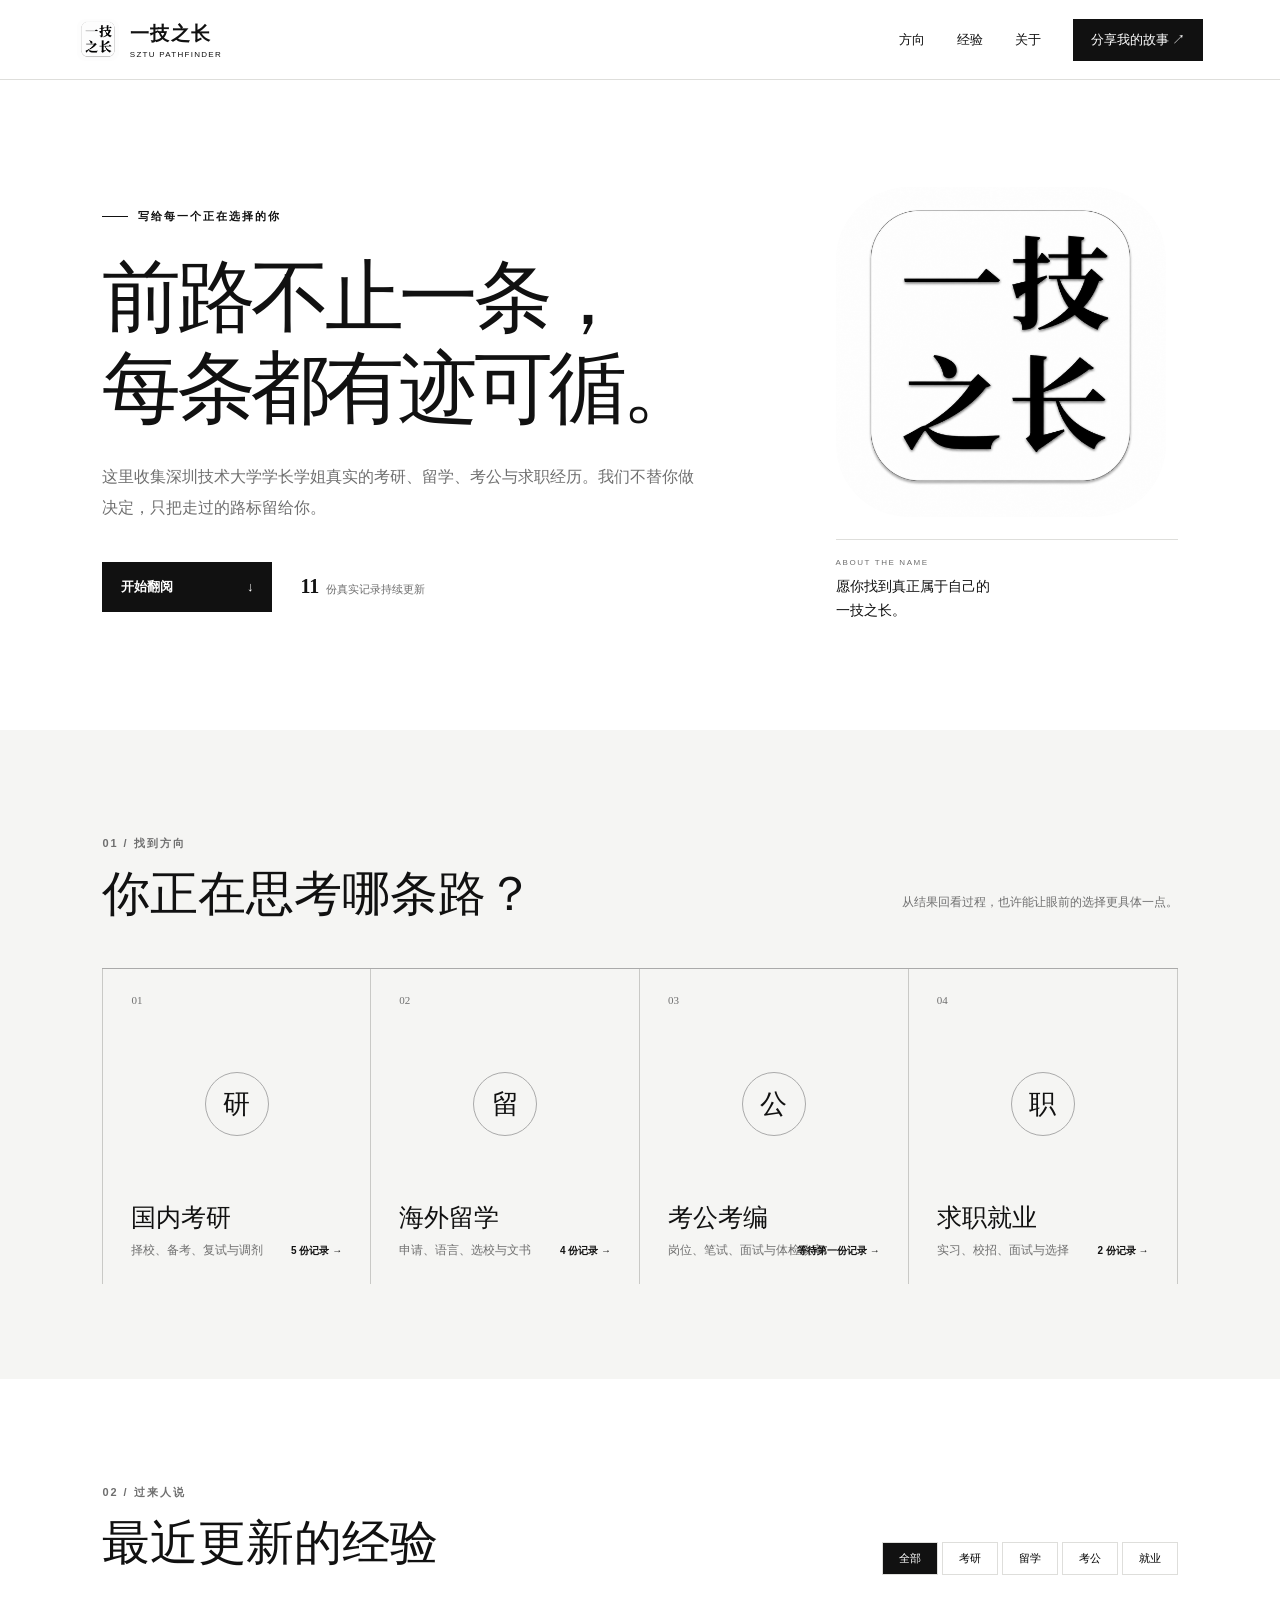
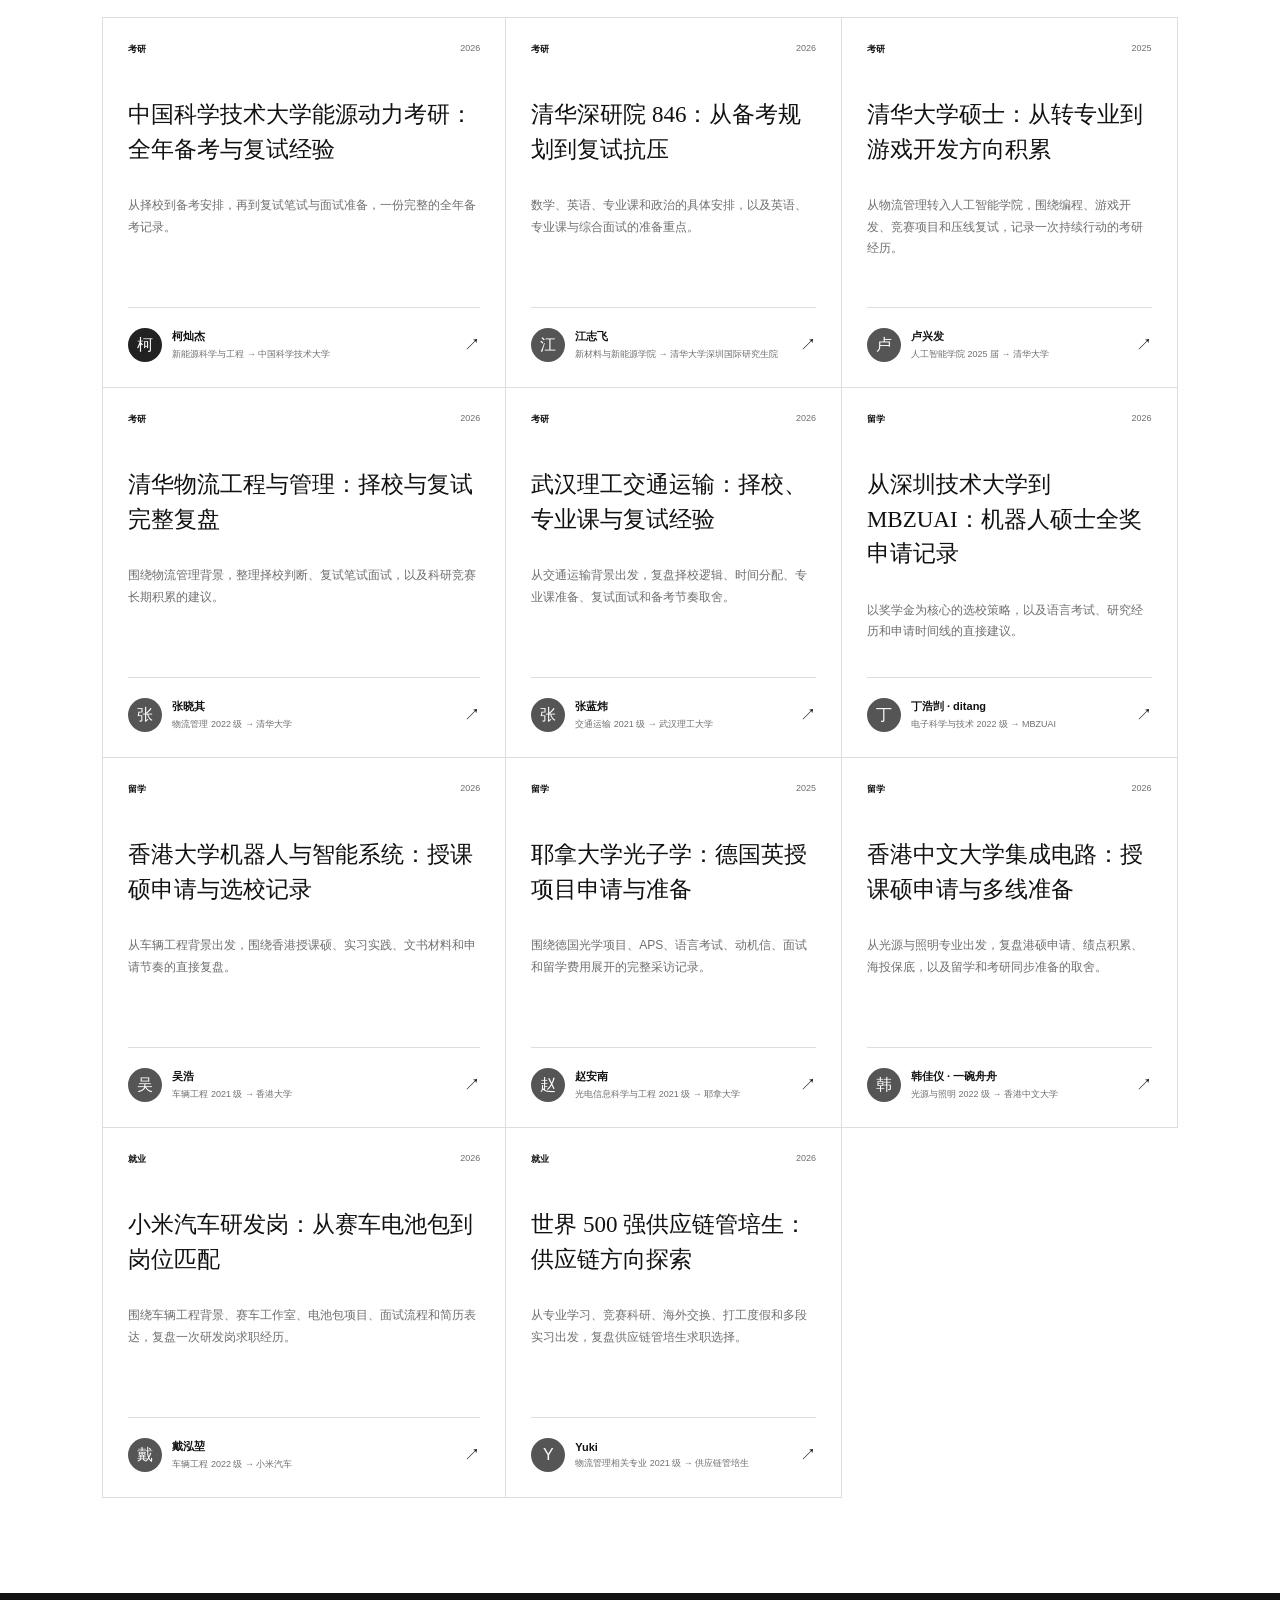
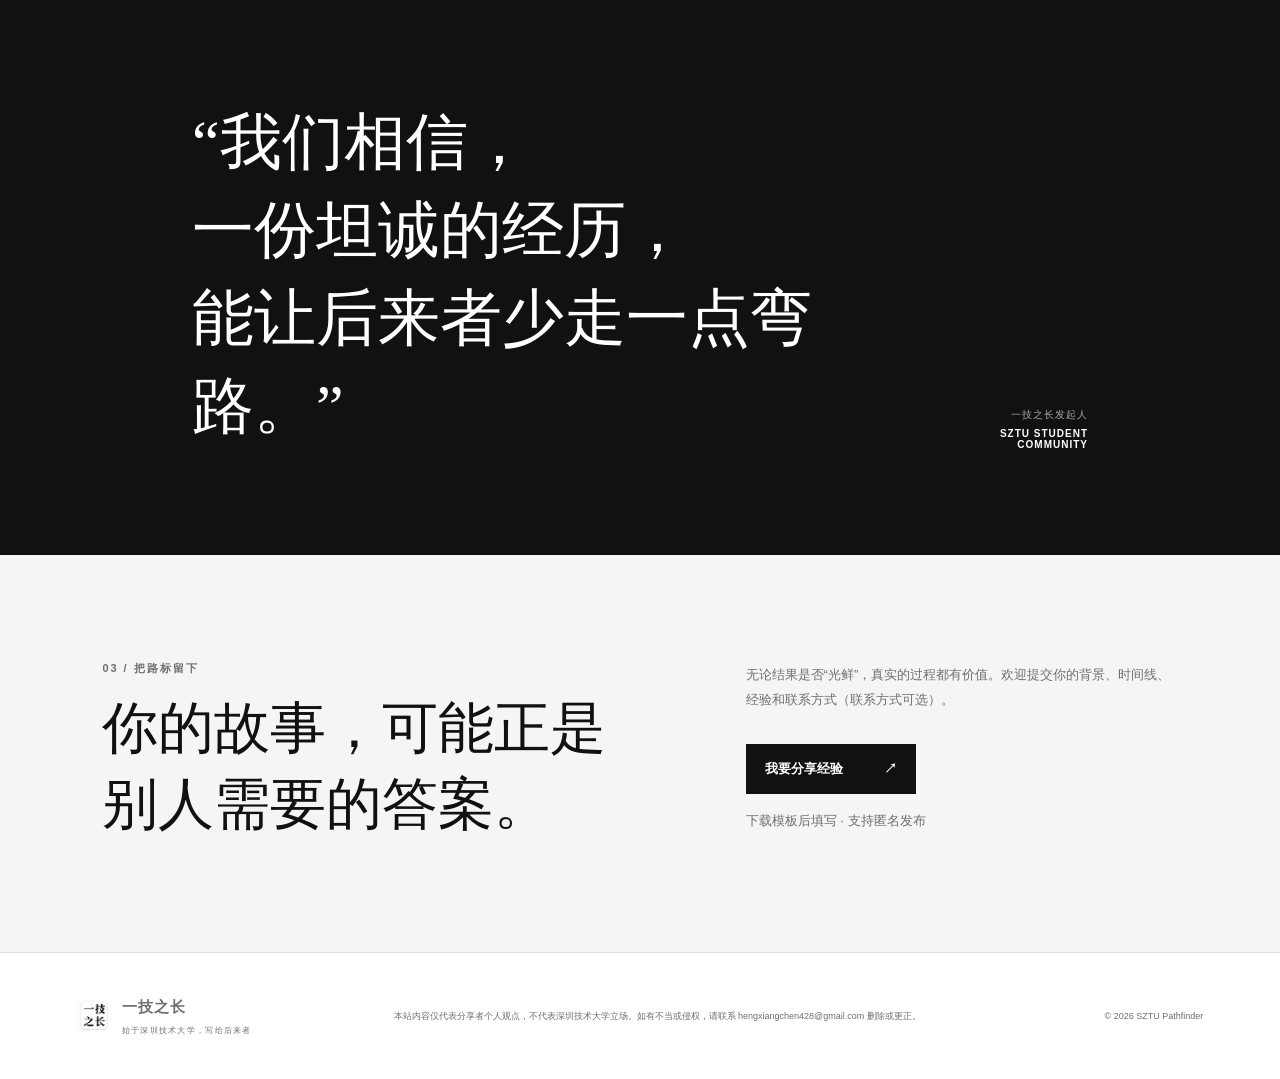
==== commit e3204b98: "update" ====
--- a/index.html
+++ b/index.html
@@ -30,7 +30,7 @@
         <p class="lead">这里收集深圳技术大学学长学姐真实的考研、留学、考公与求职经历。我们不替你做决定，只把走过的路标留给你。</p>
         <div class="hero-actions">
           <a class="primary-button" href="#stories">开始翻阅 <span>↓</span></a>
-          <span class="record-count"><b>10</b> 份真实记录持续更新</span>
+          <span class="record-count"><b>11</b> 份真实记录持续更新</span>
         </div>
       </div>
       <div class="hero-visual">
@@ -45,7 +45,7 @@
         <p>从结果回看过程，也许能让眼前的选择更具体一点。</p>
       </div>
       <div class="path-grid">
-        <a class="path-card" href="#stories" data-filter-link="考研"><span class="path-number">01</span><span class="path-icon">研</span><h3>国内考研</h3><p>择校、备考、复试与调剂</p><b>4 份记录 →</b></a>
+        <a class="path-card" href="#stories" data-filter-link="考研"><span class="path-number">01</span><span class="path-icon">研</span><h3>国内考研</h3><p>择校、备考、复试与调剂</p><b>5 份记录 →</b></a>
         <a class="path-card" href="#stories" data-filter-link="留学"><span class="path-number">02</span><span class="path-icon">留</span><h3>海外留学</h3><p>申请、语言、选校与文书</p><b>4 份记录 →</b></a>
         <a class="path-card" href="#stories" data-filter-link="考公"><span class="path-number">03</span><span class="path-icon">公</span><h3>考公考编</h3><p>岗位、笔试、面试与体检政审</p><b>等待第一份记录 →</b></a>
         <a class="path-card" href="#stories" data-filter-link="就业"><span class="path-number">04</span><span class="path-icon">职</span><h3>求职就业</h3><p>实习、校招、面试与选择</p><b>2 份记录 →</b></a>
@@ -83,6 +83,12 @@
           <h3>清华物流工程与管理：择校与复试完整复盘</h3>
           <p>围绕物流管理背景，整理择校判断、复试笔试面试，以及科研竞赛长期积累的建议。</p>
           <div class="profile"><span class="avatar blue-avatar">张</span><span><b>张晓其</b><small>物流管理 2022 级 → 清华大学</small></span><span class="arrow">↗</span></div>
+        </a>
+        <a class="story-card" data-category="考研" href="story.html?case=zhanglanwei">
+          <div class="card-top"><span class="tag">考研</span><time>2026</time></div>
+          <h3>武汉理工交通运输：择校、专业课与复试经验</h3>
+          <p>从交通运输背景出发，复盘择校逻辑、时间分配、专业课准备、复试面试和备考节奏取舍。</p>
+          <div class="profile"><span class="avatar blue-avatar">张</span><span><b>张蓝炜</b><small>交通运输 2021 级 → 武汉理工大学</small></span><span class="arrow">↗</span></div>
         </a>
         <a class="story-card" data-category="留学" href="story.html?case=ding">
           <div class="card-top"><span class="tag">留学</span><time>2026</time></div>
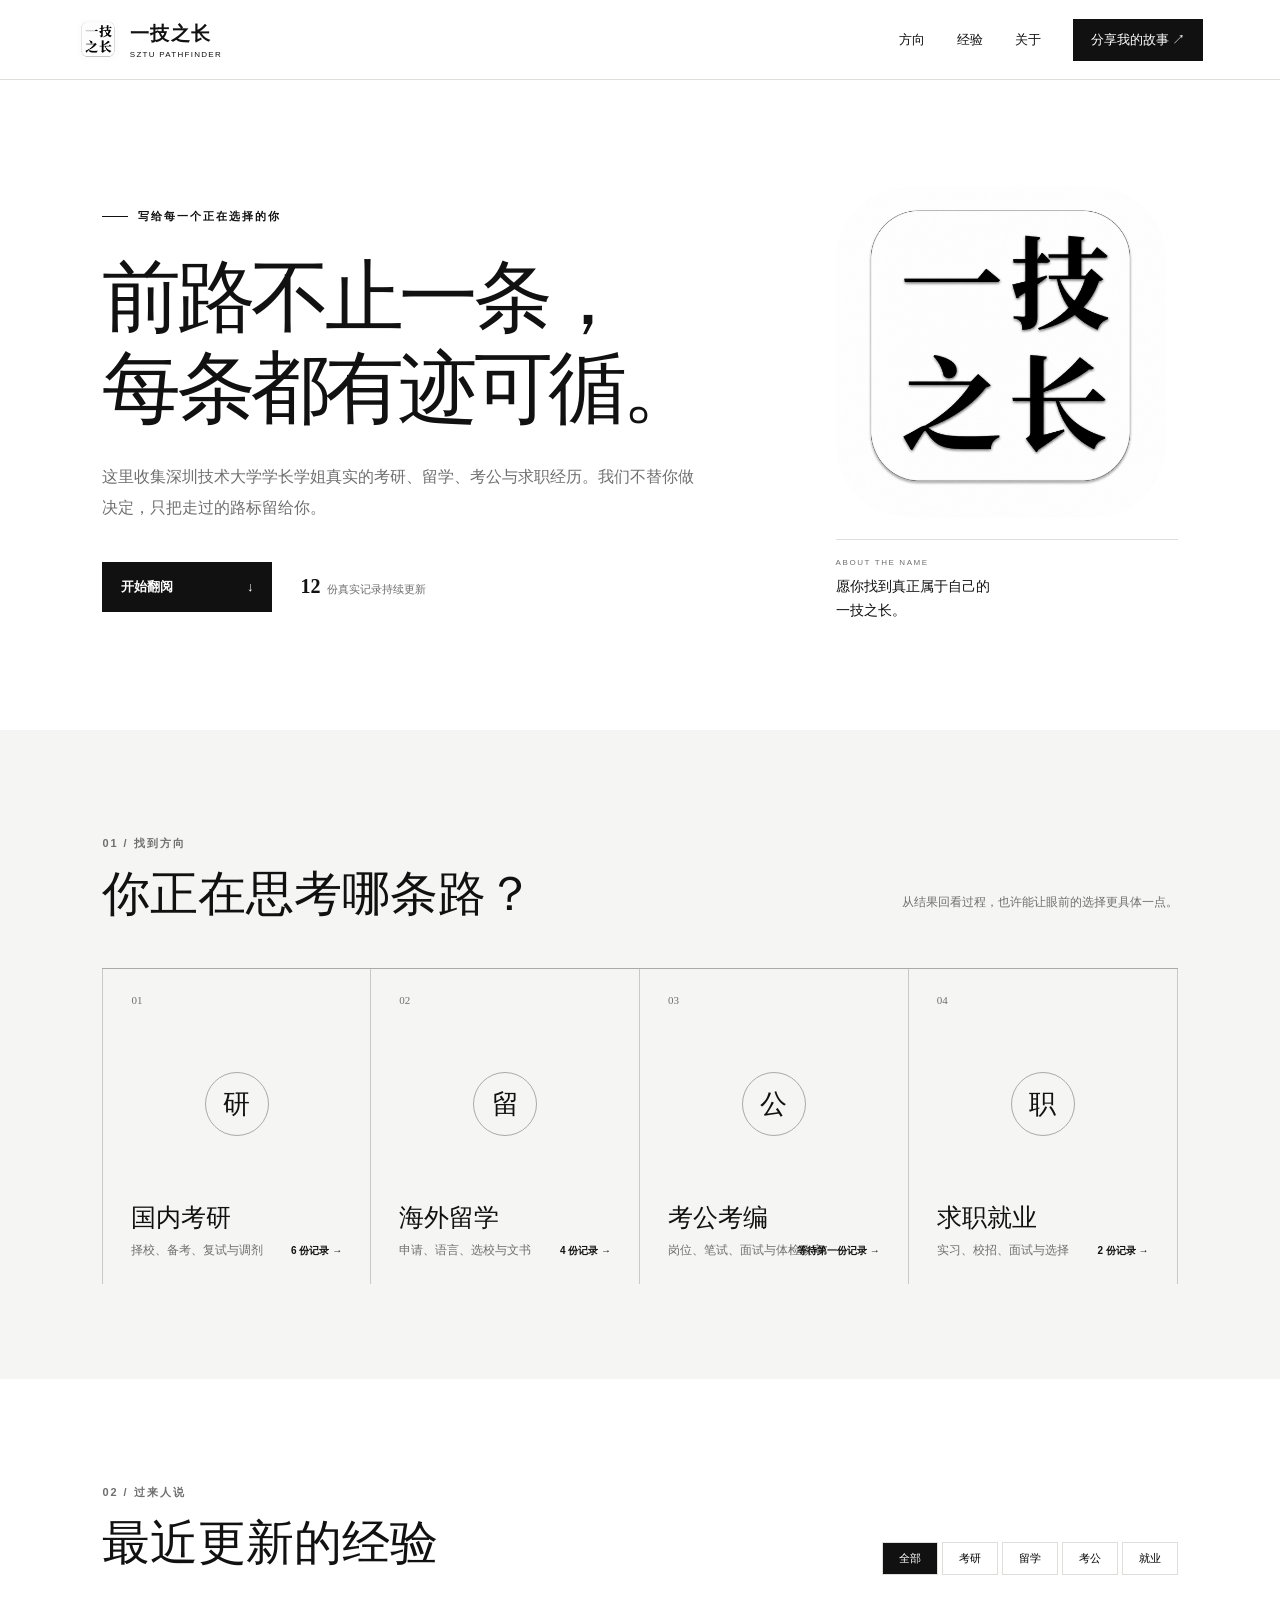
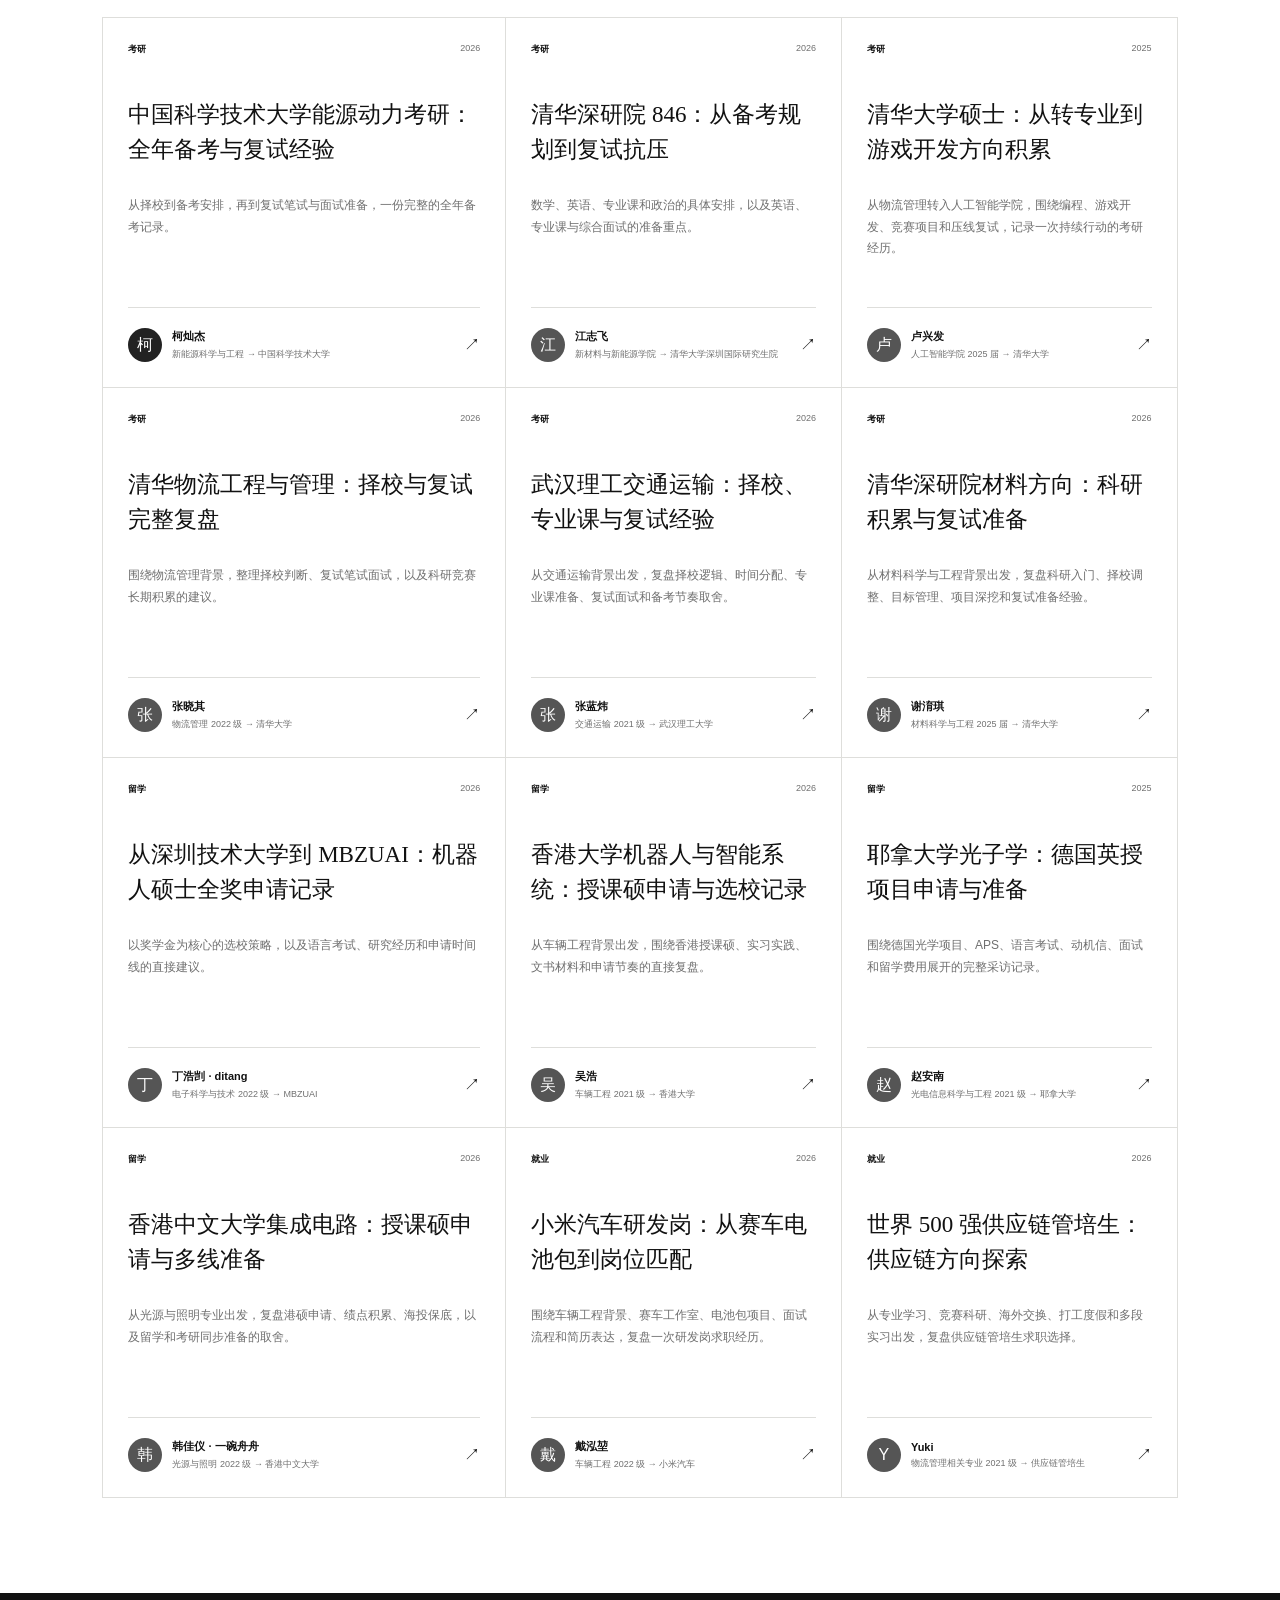
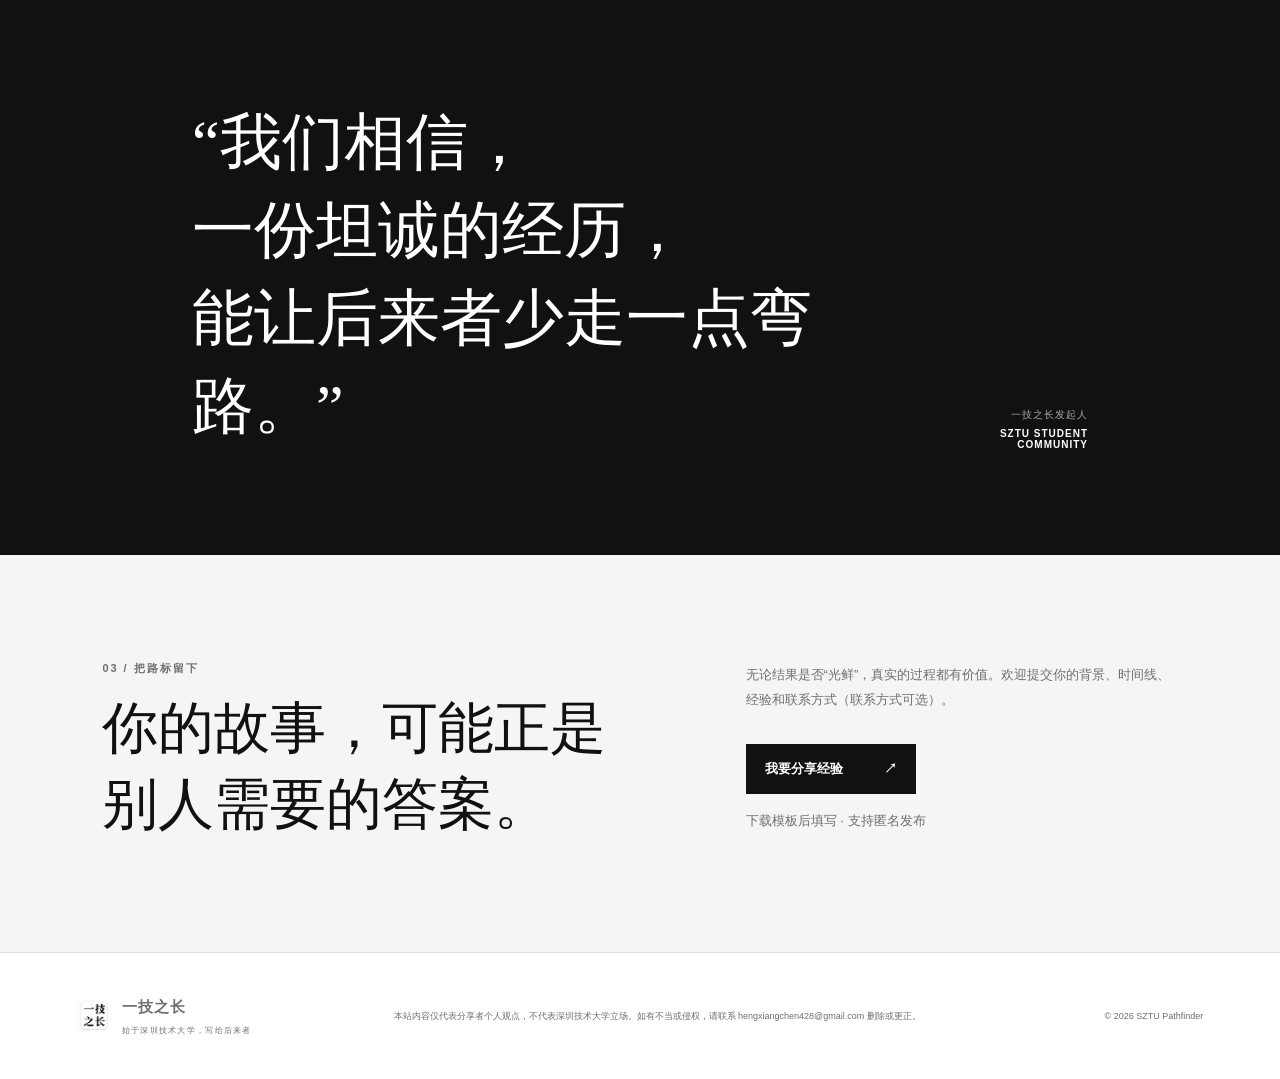
==== commit bc6cc621: "update" ====
--- a/index.html
+++ b/index.html
@@ -30,7 +30,7 @@
         <p class="lead">这里收集深圳技术大学学长学姐真实的考研、留学、考公与求职经历。我们不替你做决定，只把走过的路标留给你。</p>
         <div class="hero-actions">
           <a class="primary-button" href="#stories">开始翻阅 <span>↓</span></a>
-          <span class="record-count"><b>11</b> 份真实记录持续更新</span>
+          <span class="record-count"><b>12</b> 份真实记录持续更新</span>
         </div>
       </div>
       <div class="hero-visual">
@@ -45,7 +45,7 @@
         <p>从结果回看过程，也许能让眼前的选择更具体一点。</p>
       </div>
       <div class="path-grid">
-        <a class="path-card" href="#stories" data-filter-link="考研"><span class="path-number">01</span><span class="path-icon">研</span><h3>国内考研</h3><p>择校、备考、复试与调剂</p><b>5 份记录 →</b></a>
+        <a class="path-card" href="#stories" data-filter-link="考研"><span class="path-number">01</span><span class="path-icon">研</span><h3>国内考研</h3><p>择校、备考、复试与调剂</p><b>6 份记录 →</b></a>
         <a class="path-card" href="#stories" data-filter-link="留学"><span class="path-number">02</span><span class="path-icon">留</span><h3>海外留学</h3><p>申请、语言、选校与文书</p><b>4 份记录 →</b></a>
         <a class="path-card" href="#stories" data-filter-link="考公"><span class="path-number">03</span><span class="path-icon">公</span><h3>考公考编</h3><p>岗位、笔试、面试与体检政审</p><b>等待第一份记录 →</b></a>
         <a class="path-card" href="#stories" data-filter-link="就业"><span class="path-number">04</span><span class="path-icon">职</span><h3>求职就业</h3><p>实习、校招、面试与选择</p><b>2 份记录 →</b></a>
@@ -89,6 +89,12 @@
           <h3>武汉理工交通运输：择校、专业课与复试经验</h3>
           <p>从交通运输背景出发，复盘择校逻辑、时间分配、专业课准备、复试面试和备考节奏取舍。</p>
           <div class="profile"><span class="avatar blue-avatar">张</span><span><b>张蓝炜</b><small>交通运输 2021 级 → 武汉理工大学</small></span><span class="arrow">↗</span></div>
+        </a>
+        <a class="story-card" data-category="考研" href="story.html?case=xie">
+          <div class="card-top"><span class="tag">考研</span><time>2026</time></div>
+          <h3>清华深研院材料方向：科研积累与复试准备</h3>
+          <p>从材料科学与工程背景出发，复盘科研入门、择校调整、目标管理、项目深挖和复试准备经验。</p>
+          <div class="profile"><span class="avatar blue-avatar">谢</span><span><b>谢淯琪</b><small>材料科学与工程 2025 届 → 清华大学</small></span><span class="arrow">↗</span></div>
         </a>
         <a class="story-card" data-category="留学" href="story.html?case=ding">
           <div class="card-top"><span class="tag">留学</span><time>2026</time></div>
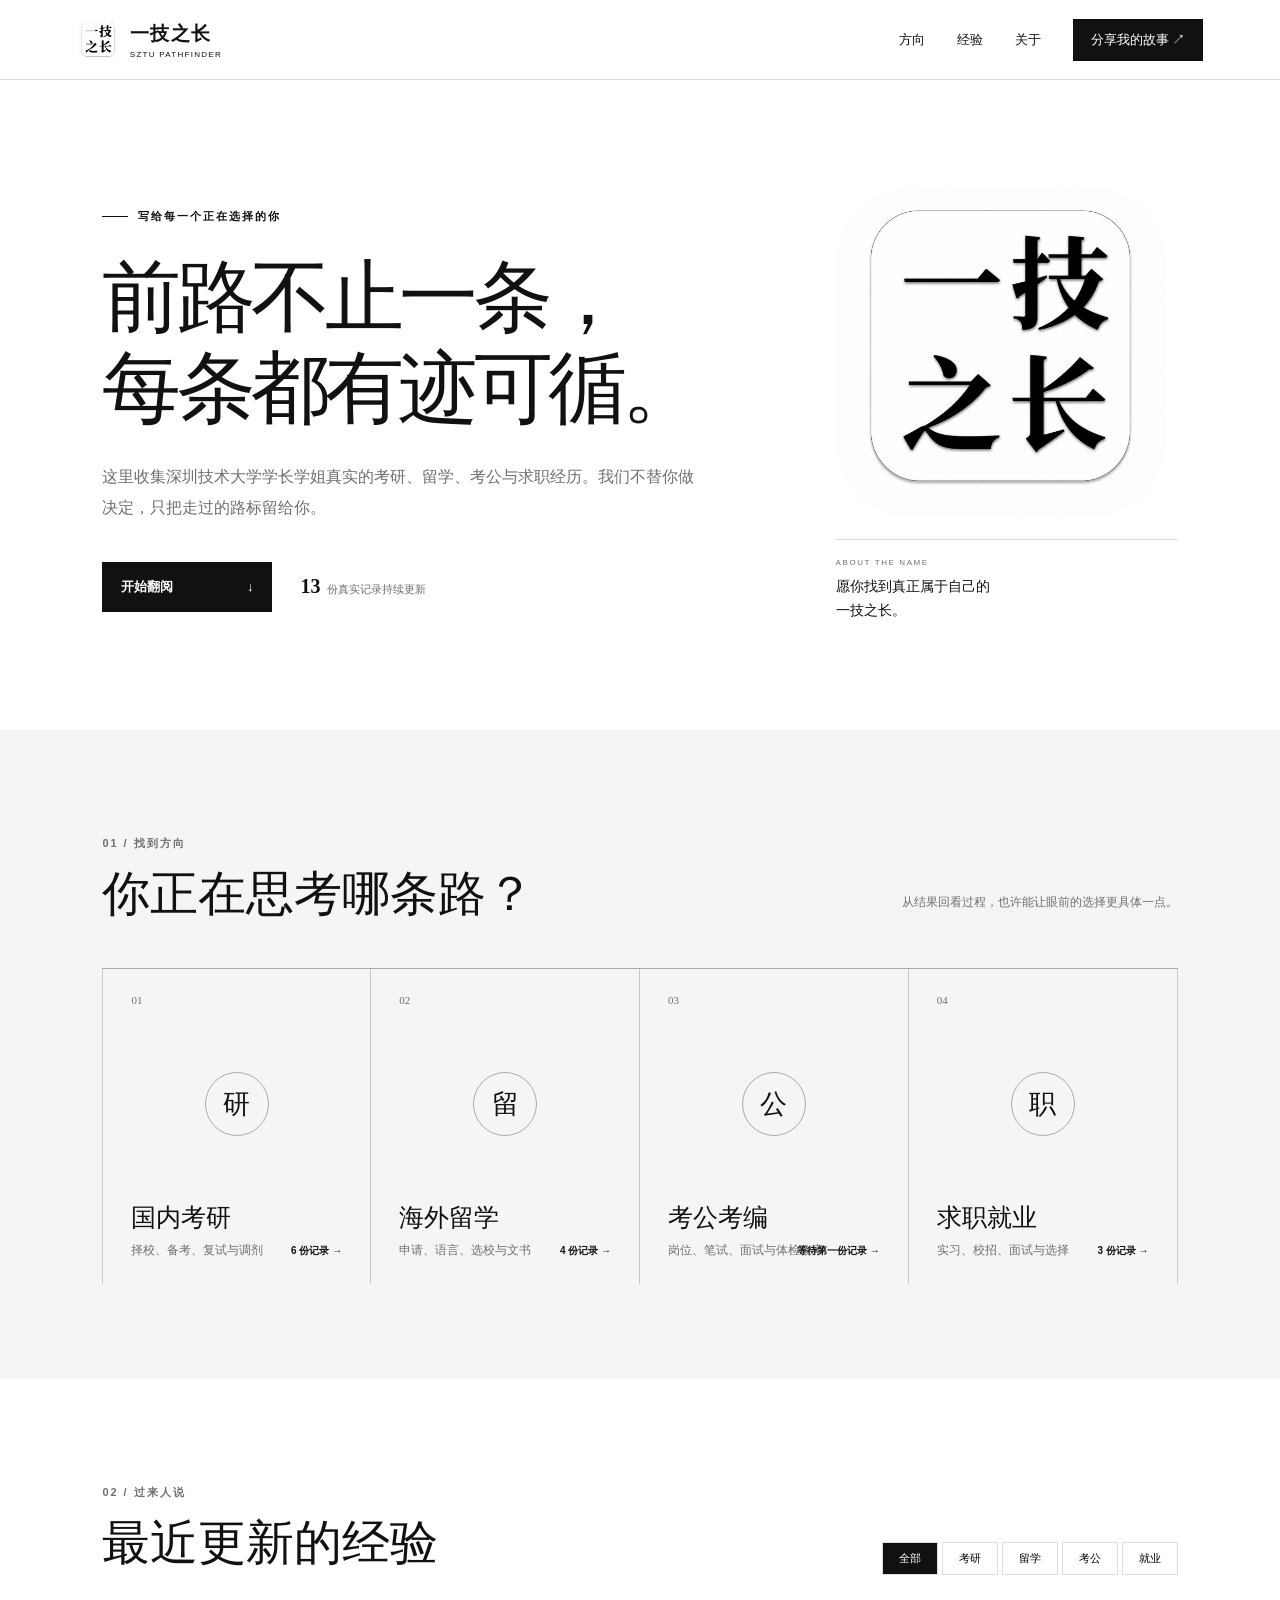
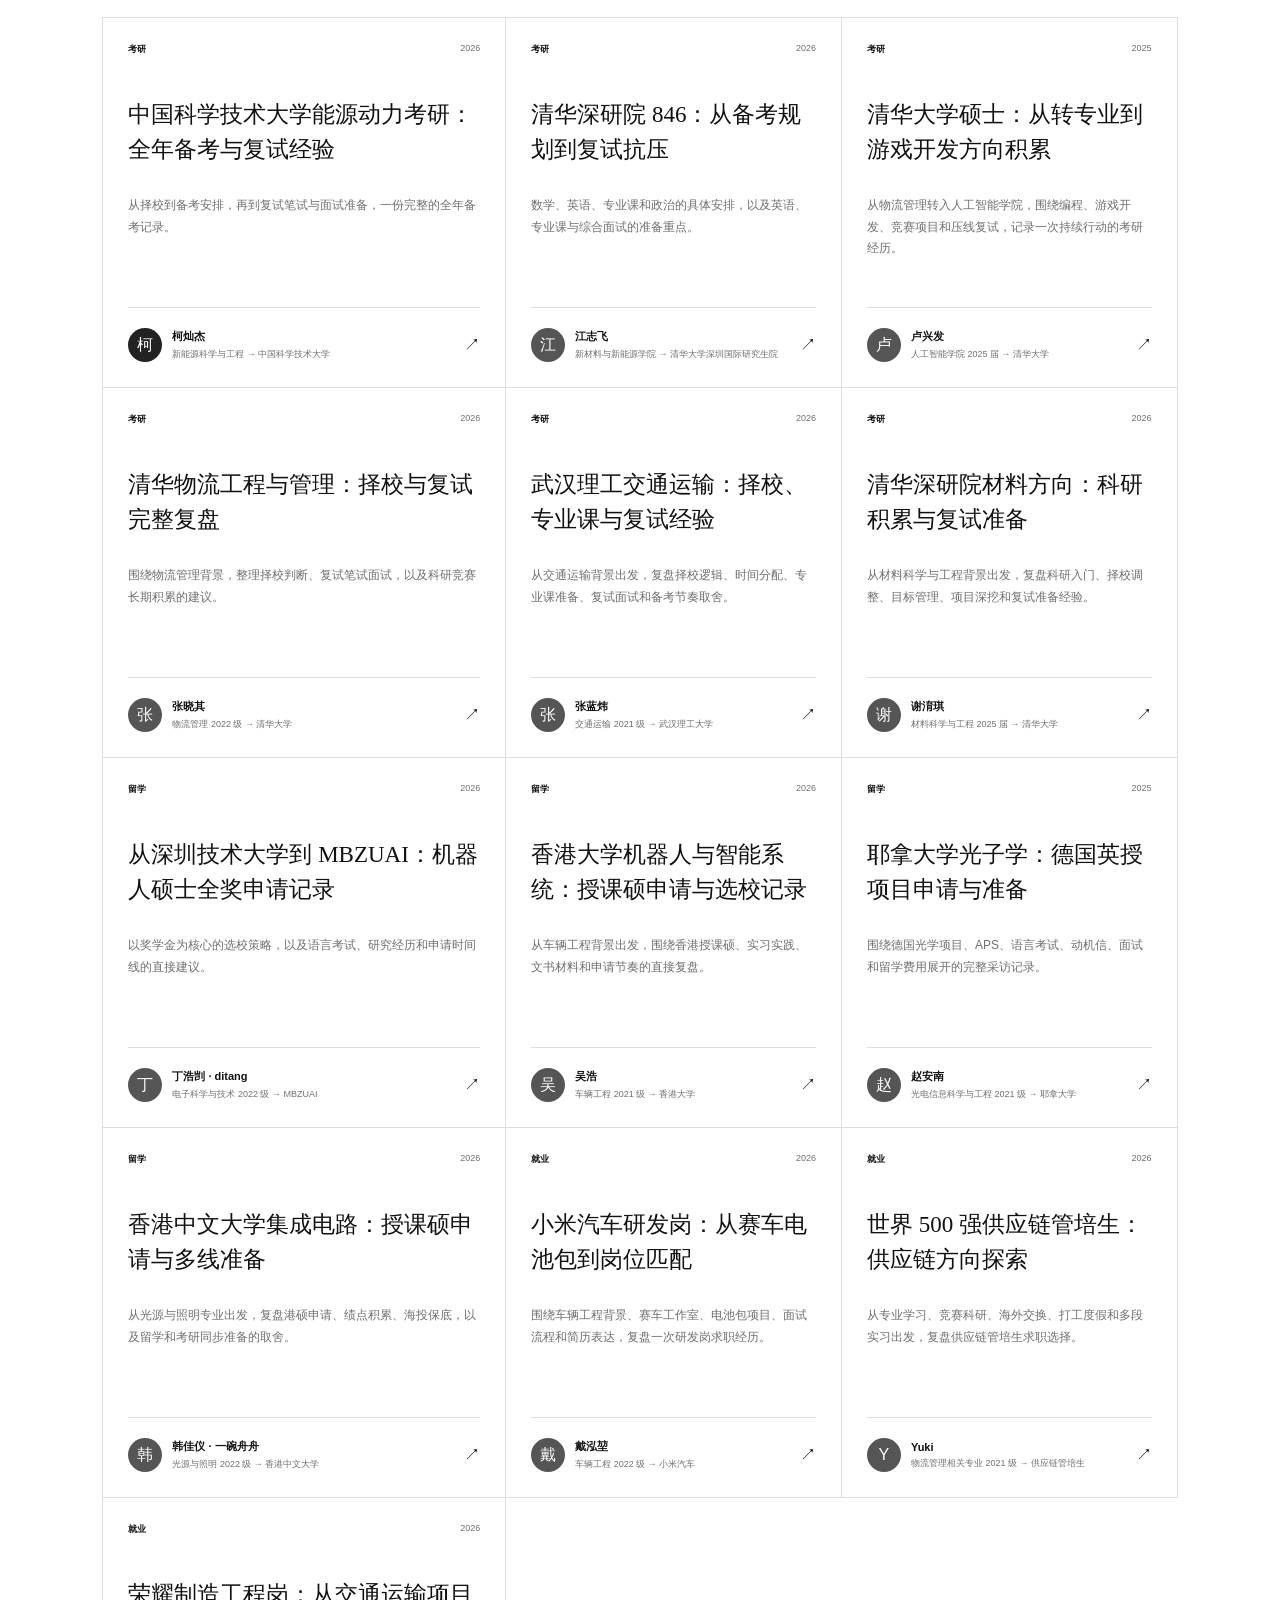
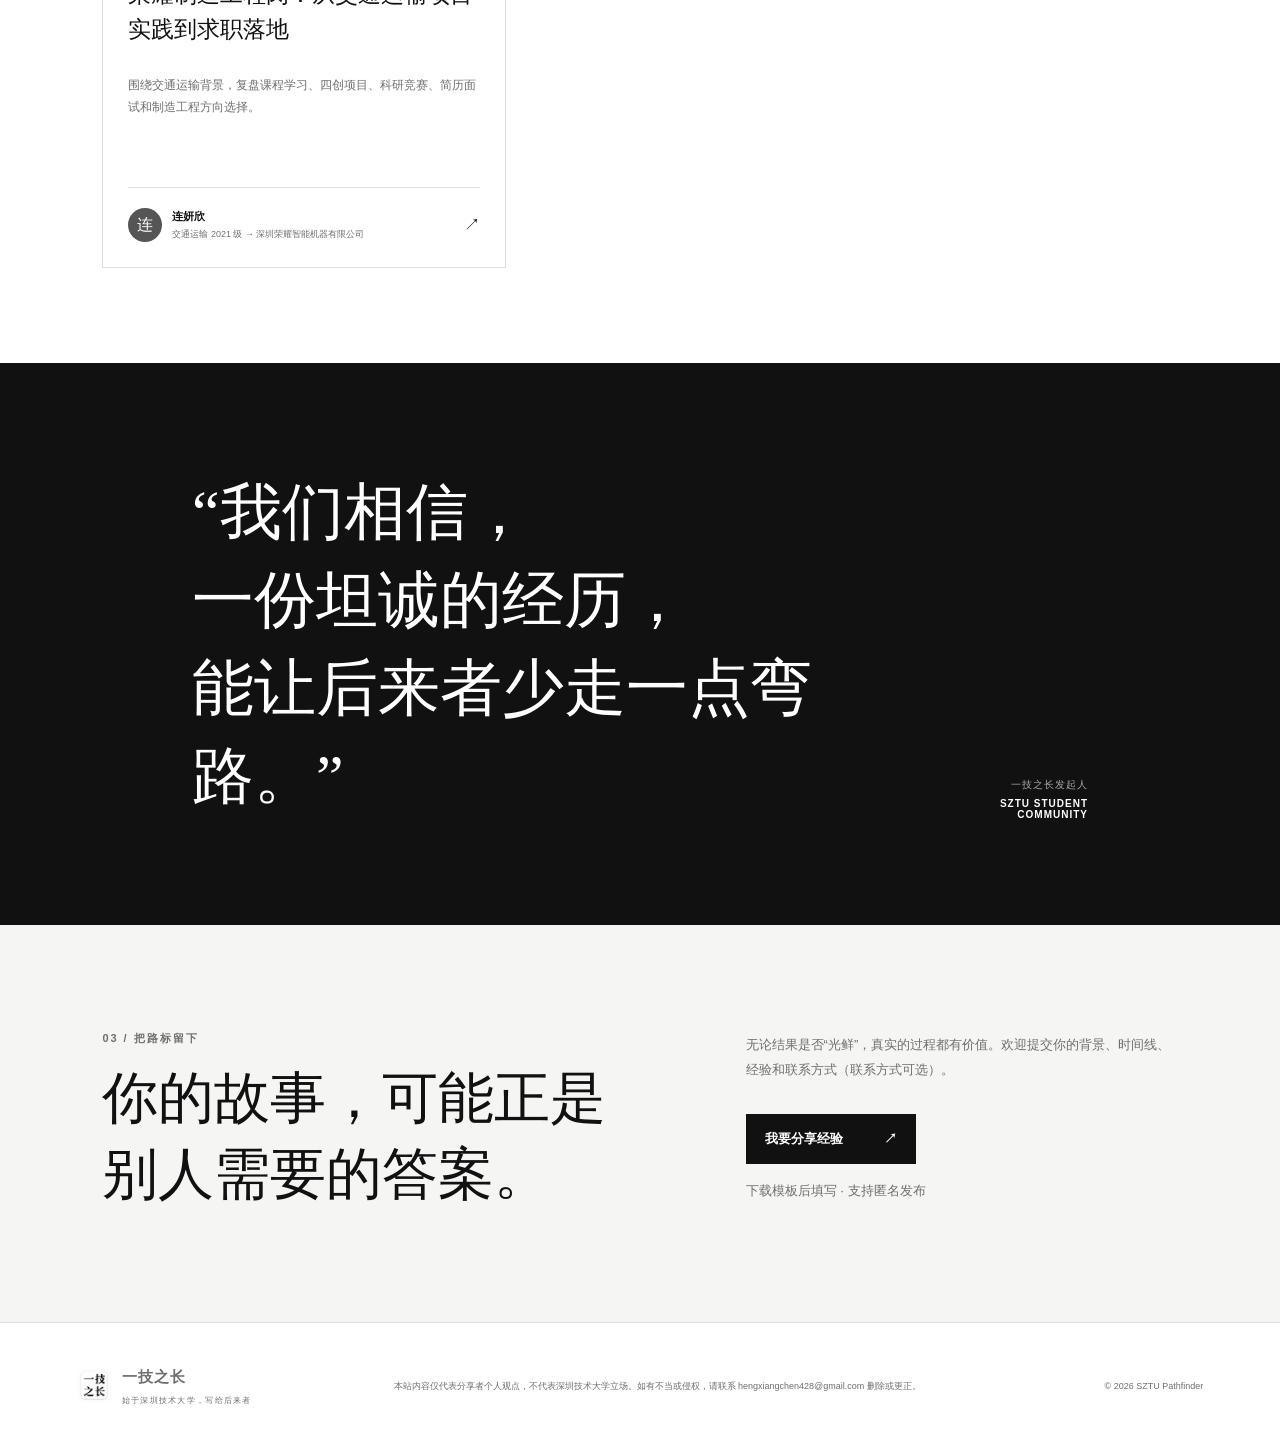
==== commit 624b753e: "update" ====
--- a/index.html
+++ b/index.html
@@ -30,7 +30,7 @@
         <p class="lead">这里收集深圳技术大学学长学姐真实的考研、留学、考公与求职经历。我们不替你做决定，只把走过的路标留给你。</p>
         <div class="hero-actions">
           <a class="primary-button" href="#stories">开始翻阅 <span>↓</span></a>
-          <span class="record-count"><b>12</b> 份真实记录持续更新</span>
+          <span class="record-count"><b>13</b> 份真实记录持续更新</span>
         </div>
       </div>
       <div class="hero-visual">
@@ -48,7 +48,7 @@
         <a class="path-card" href="#stories" data-filter-link="考研"><span class="path-number">01</span><span class="path-icon">研</span><h3>国内考研</h3><p>择校、备考、复试与调剂</p><b>6 份记录 →</b></a>
         <a class="path-card" href="#stories" data-filter-link="留学"><span class="path-number">02</span><span class="path-icon">留</span><h3>海外留学</h3><p>申请、语言、选校与文书</p><b>4 份记录 →</b></a>
         <a class="path-card" href="#stories" data-filter-link="考公"><span class="path-number">03</span><span class="path-icon">公</span><h3>考公考编</h3><p>岗位、笔试、面试与体检政审</p><b>等待第一份记录 →</b></a>
-        <a class="path-card" href="#stories" data-filter-link="就业"><span class="path-number">04</span><span class="path-icon">职</span><h3>求职就业</h3><p>实习、校招、面试与选择</p><b>2 份记录 →</b></a>
+        <a class="path-card" href="#stories" data-filter-link="就业"><span class="path-number">04</span><span class="path-icon">职</span><h3>求职就业</h3><p>实习、校招、面试与选择</p><b>3 份记录 →</b></a>
       </div>
     </section>
 
@@ -132,6 +132,12 @@
           <p>从专业学习、竞赛科研、海外交换、打工度假和多段实习出发，复盘供应链管培生求职选择。</p>
           <div class="profile"><span class="avatar blue-avatar">Y</span><span><b>Yuki</b><small>物流管理相关专业 2021 级 → 供应链管培生</small></span><span class="arrow">↗</span></div>
         </a>
+        <a class="story-card" data-category="就业" href="story.html?case=lian">
+          <div class="card-top"><span class="tag">就业</span><time>2026</time></div>
+          <h3>荣耀制造工程岗：从交通运输项目实践到求职落地</h3>
+          <p>围绕交通运输背景，复盘课程学习、四创项目、科研竞赛、简历面试和制造工程方向选择。</p>
+          <div class="profile"><span class="avatar blue-avatar">连</span><span><b>连妍欣</b><small>交通运输 2021 级 → 深圳荣耀智能机器有限公司</small></span><span class="arrow">↗</span></div>
+        </a>
       </div>
       <p class="empty-state" hidden>这个方向的经验正在整理中。</p>
     </section>
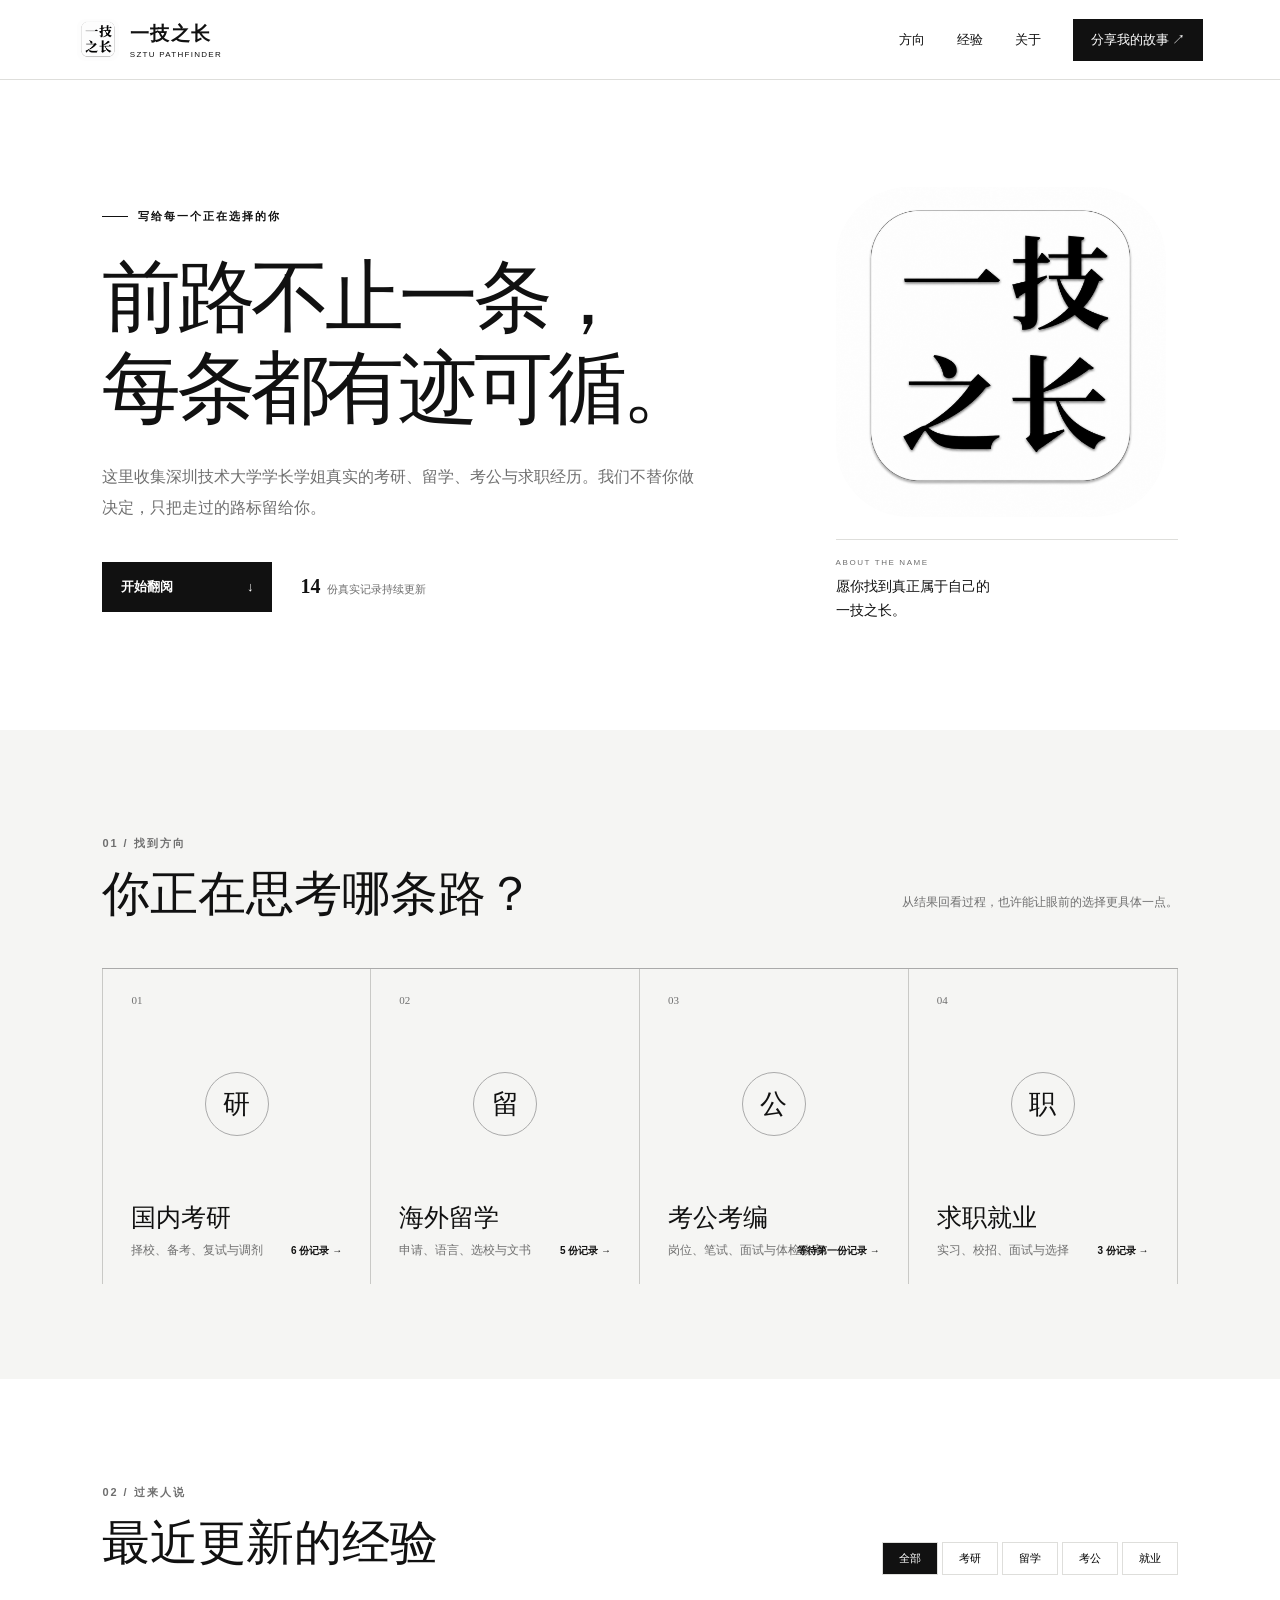
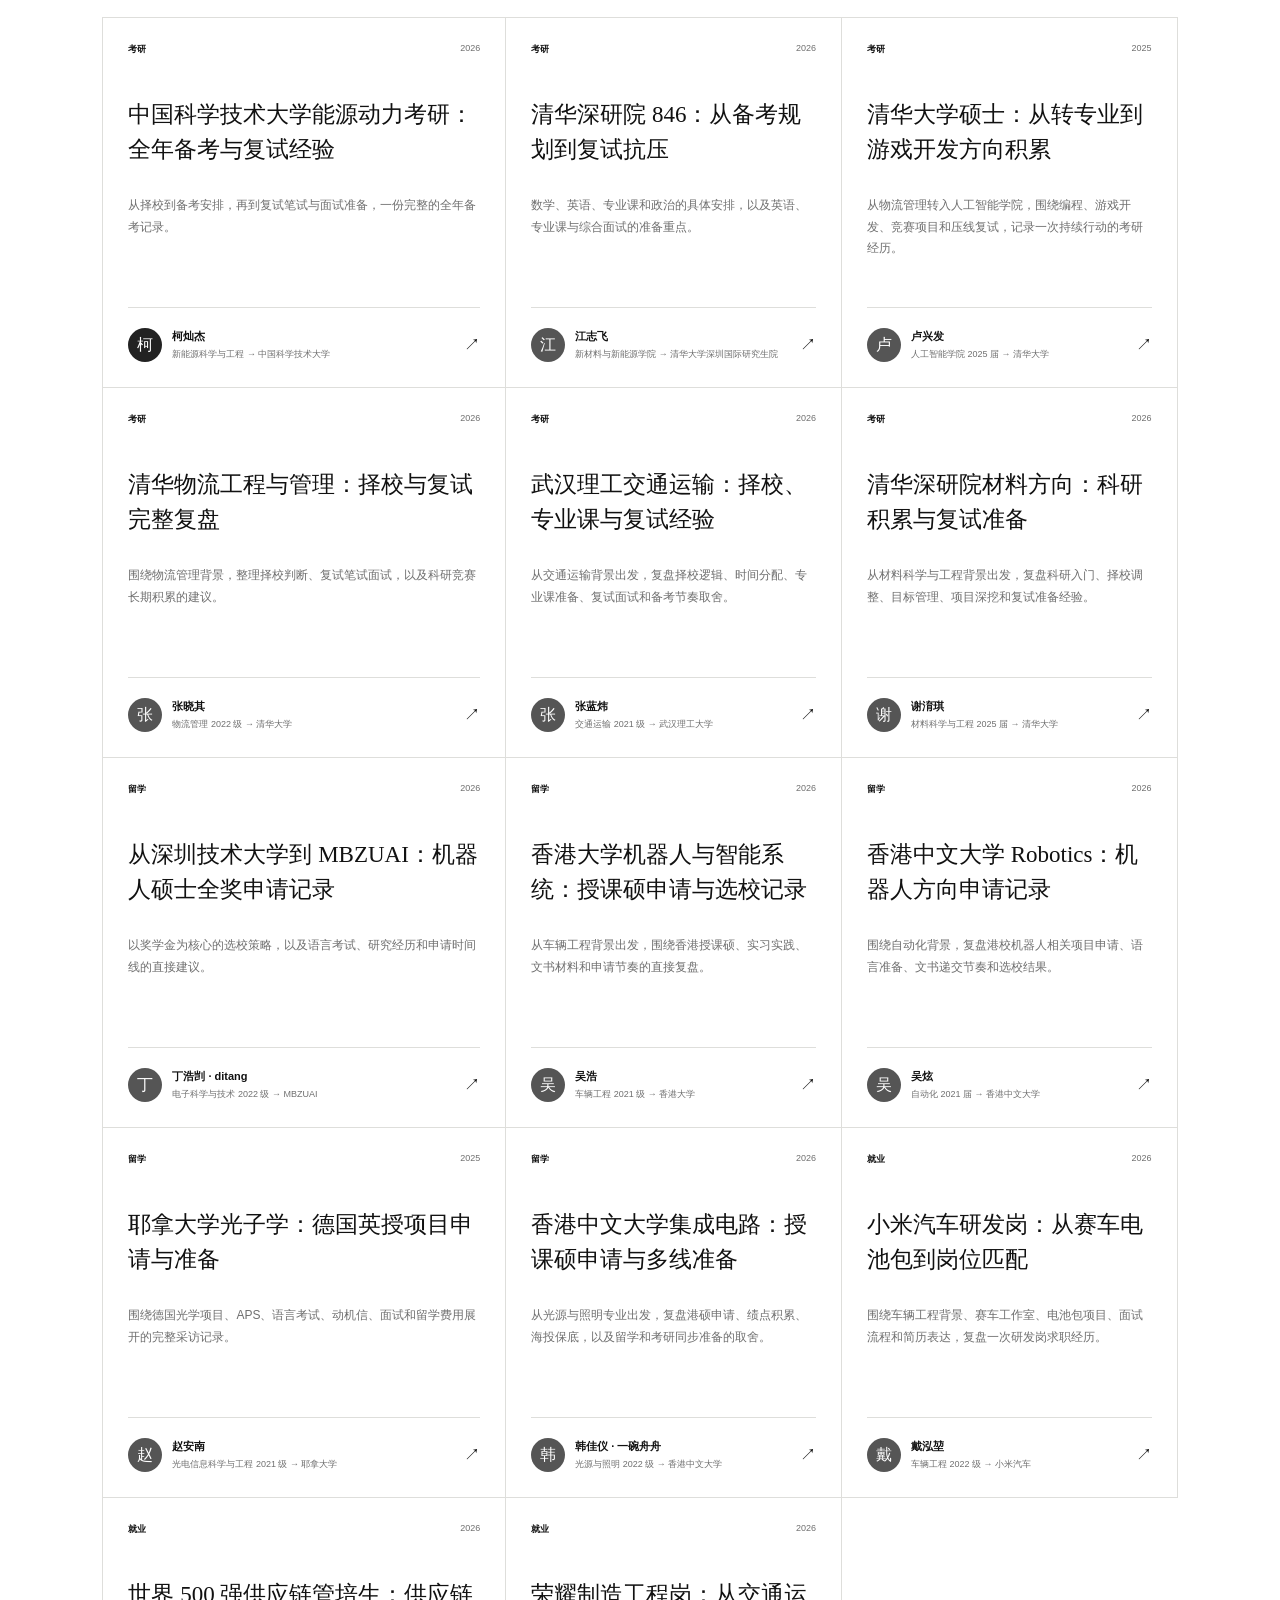
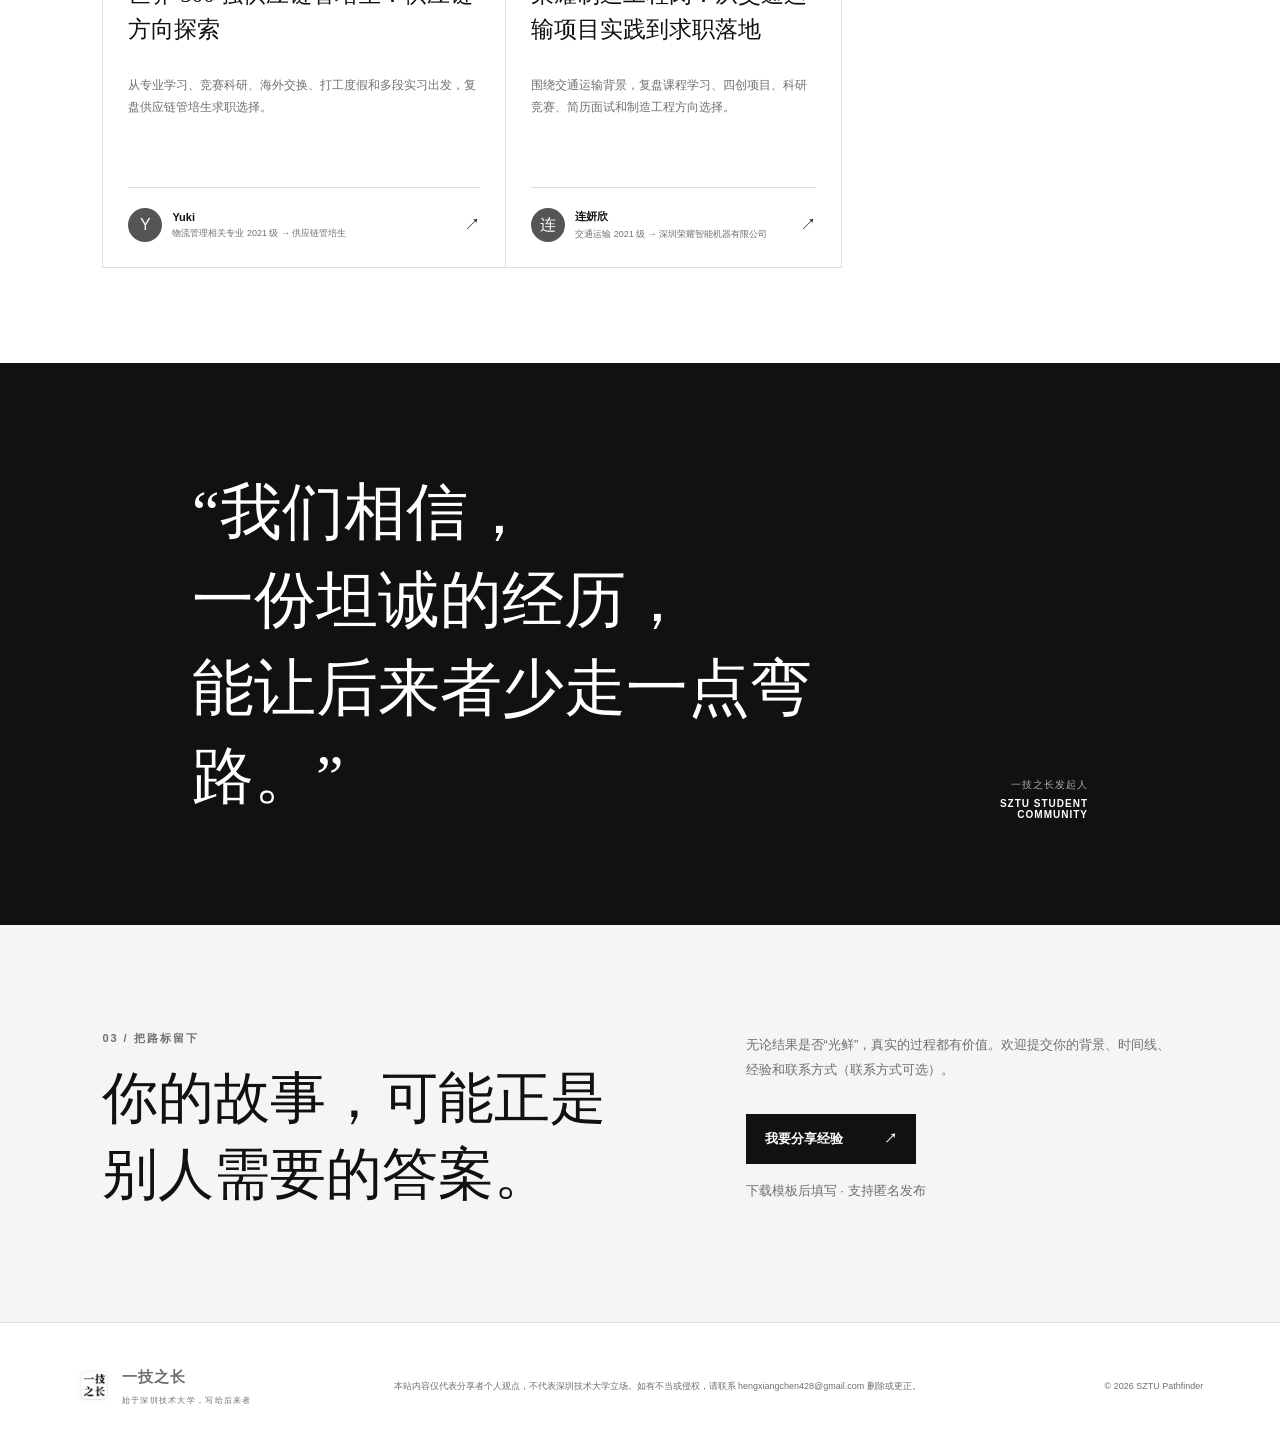
==== commit 2ead53af: "update" ====
--- a/index.html
+++ b/index.html
@@ -30,7 +30,7 @@
         <p class="lead">这里收集深圳技术大学学长学姐真实的考研、留学、考公与求职经历。我们不替你做决定，只把走过的路标留给你。</p>
         <div class="hero-actions">
           <a class="primary-button" href="#stories">开始翻阅 <span>↓</span></a>
-          <span class="record-count"><b>13</b> 份真实记录持续更新</span>
+          <span class="record-count"><b>14</b> 份真实记录持续更新</span>
         </div>
       </div>
       <div class="hero-visual">
@@ -46,7 +46,7 @@
       </div>
       <div class="path-grid">
         <a class="path-card" href="#stories" data-filter-link="考研"><span class="path-number">01</span><span class="path-icon">研</span><h3>国内考研</h3><p>择校、备考、复试与调剂</p><b>6 份记录 →</b></a>
-        <a class="path-card" href="#stories" data-filter-link="留学"><span class="path-number">02</span><span class="path-icon">留</span><h3>海外留学</h3><p>申请、语言、选校与文书</p><b>4 份记录 →</b></a>
+        <a class="path-card" href="#stories" data-filter-link="留学"><span class="path-number">02</span><span class="path-icon">留</span><h3>海外留学</h3><p>申请、语言、选校与文书</p><b>5 份记录 →</b></a>
         <a class="path-card" href="#stories" data-filter-link="考公"><span class="path-number">03</span><span class="path-icon">公</span><h3>考公考编</h3><p>岗位、笔试、面试与体检政审</p><b>等待第一份记录 →</b></a>
         <a class="path-card" href="#stories" data-filter-link="就业"><span class="path-number">04</span><span class="path-icon">职</span><h3>求职就业</h3><p>实习、校招、面试与选择</p><b>3 份记录 →</b></a>
       </div>
@@ -108,6 +108,12 @@
           <p>从车辆工程背景出发，围绕香港授课硕、实习实践、文书材料和申请节奏的直接复盘。</p>
           <div class="profile"><span class="avatar green-avatar">吴</span><span><b>吴浩</b><small>车辆工程 2021 级 → 香港大学</small></span><span class="arrow">↗</span></div>
         </a>
+        <a class="story-card" data-category="留学" href="story.html?case=wuxuan">
+          <div class="card-top"><span class="tag">留学</span><time>2026</time></div>
+          <h3>香港中文大学 Robotics：机器人方向申请记录</h3>
+          <p>围绕自动化背景，复盘港校机器人相关项目申请、语言准备、文书递交节奏和选校结果。</p>
+          <div class="profile"><span class="avatar green-avatar">吴</span><span><b>吴炫</b><small>自动化 2021 届 → 香港中文大学</small></span><span class="arrow">↗</span></div>
+        </a>
         <a class="story-card" data-category="留学" href="story.html?case=zhao">
           <div class="card-top"><span class="tag">留学</span><time>2025</time></div>
           <h3>耶拿大学光子学：德国英授项目申请与准备</h3>
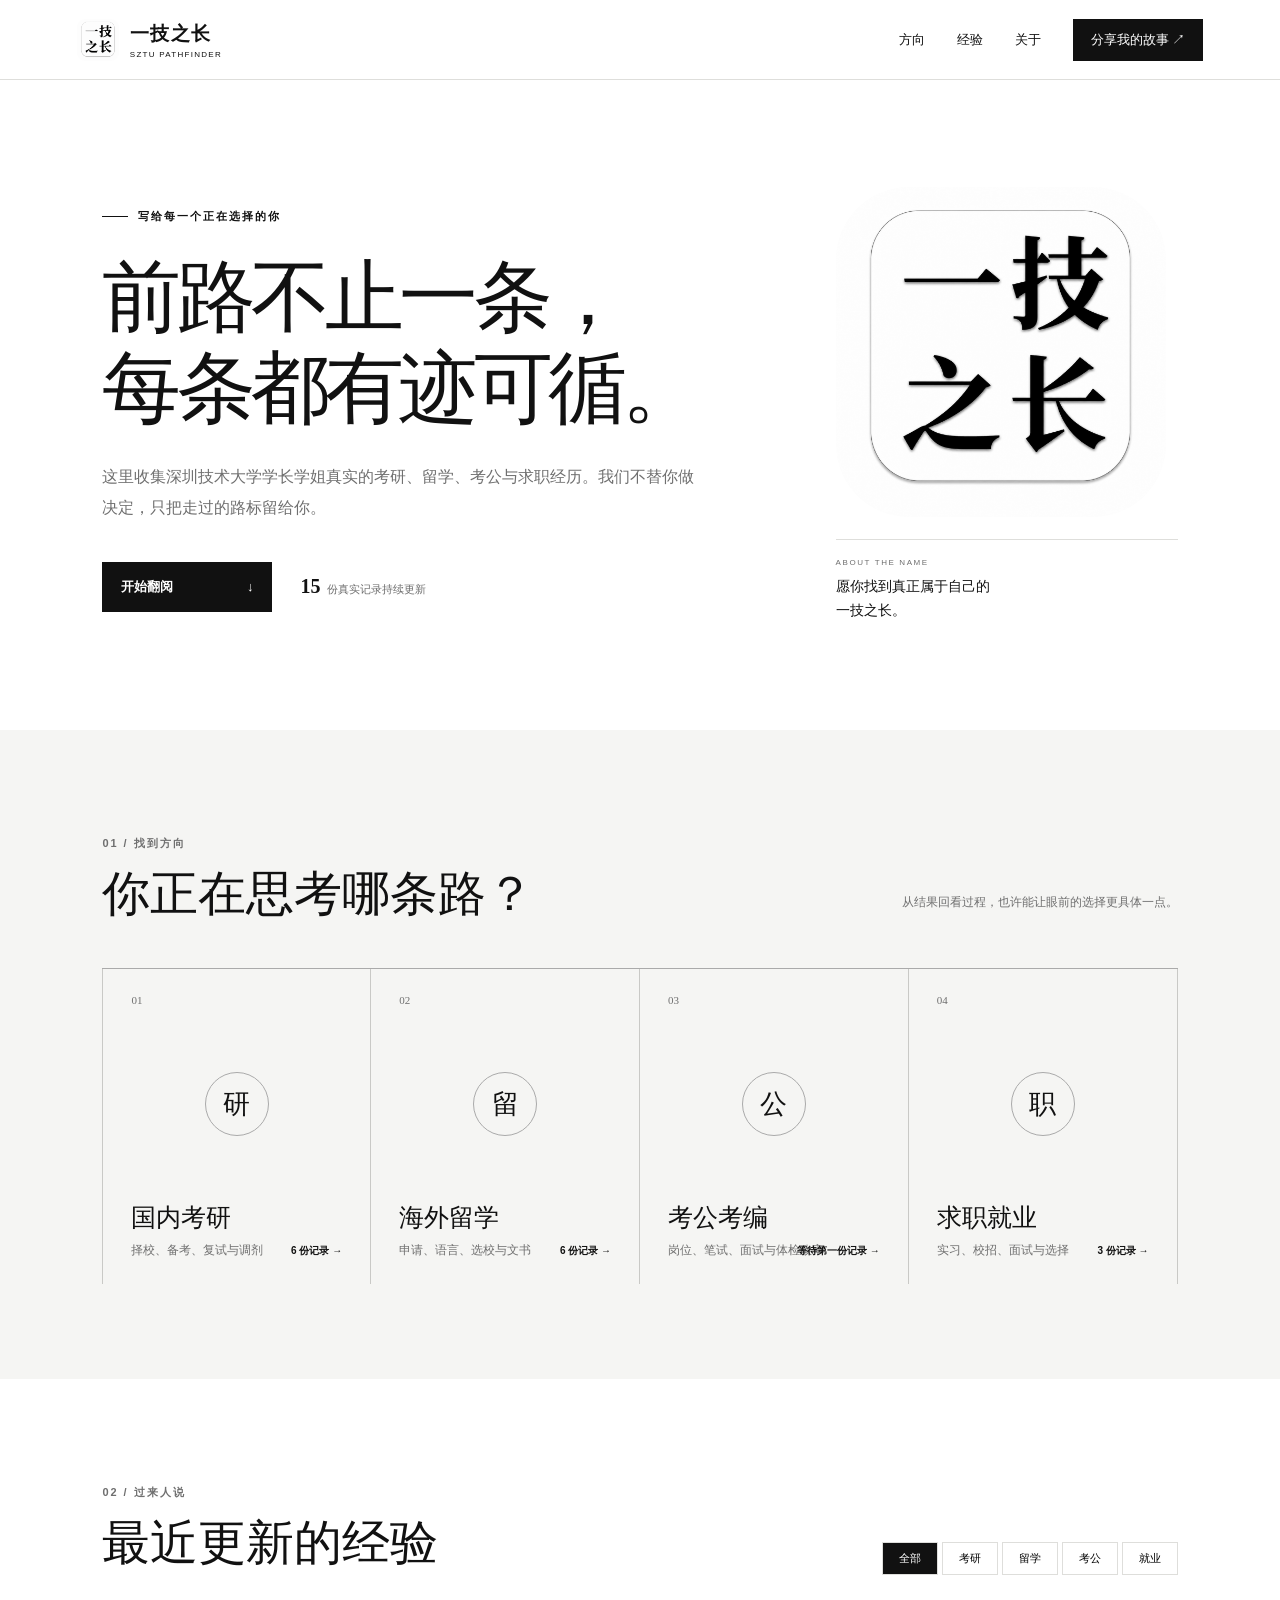
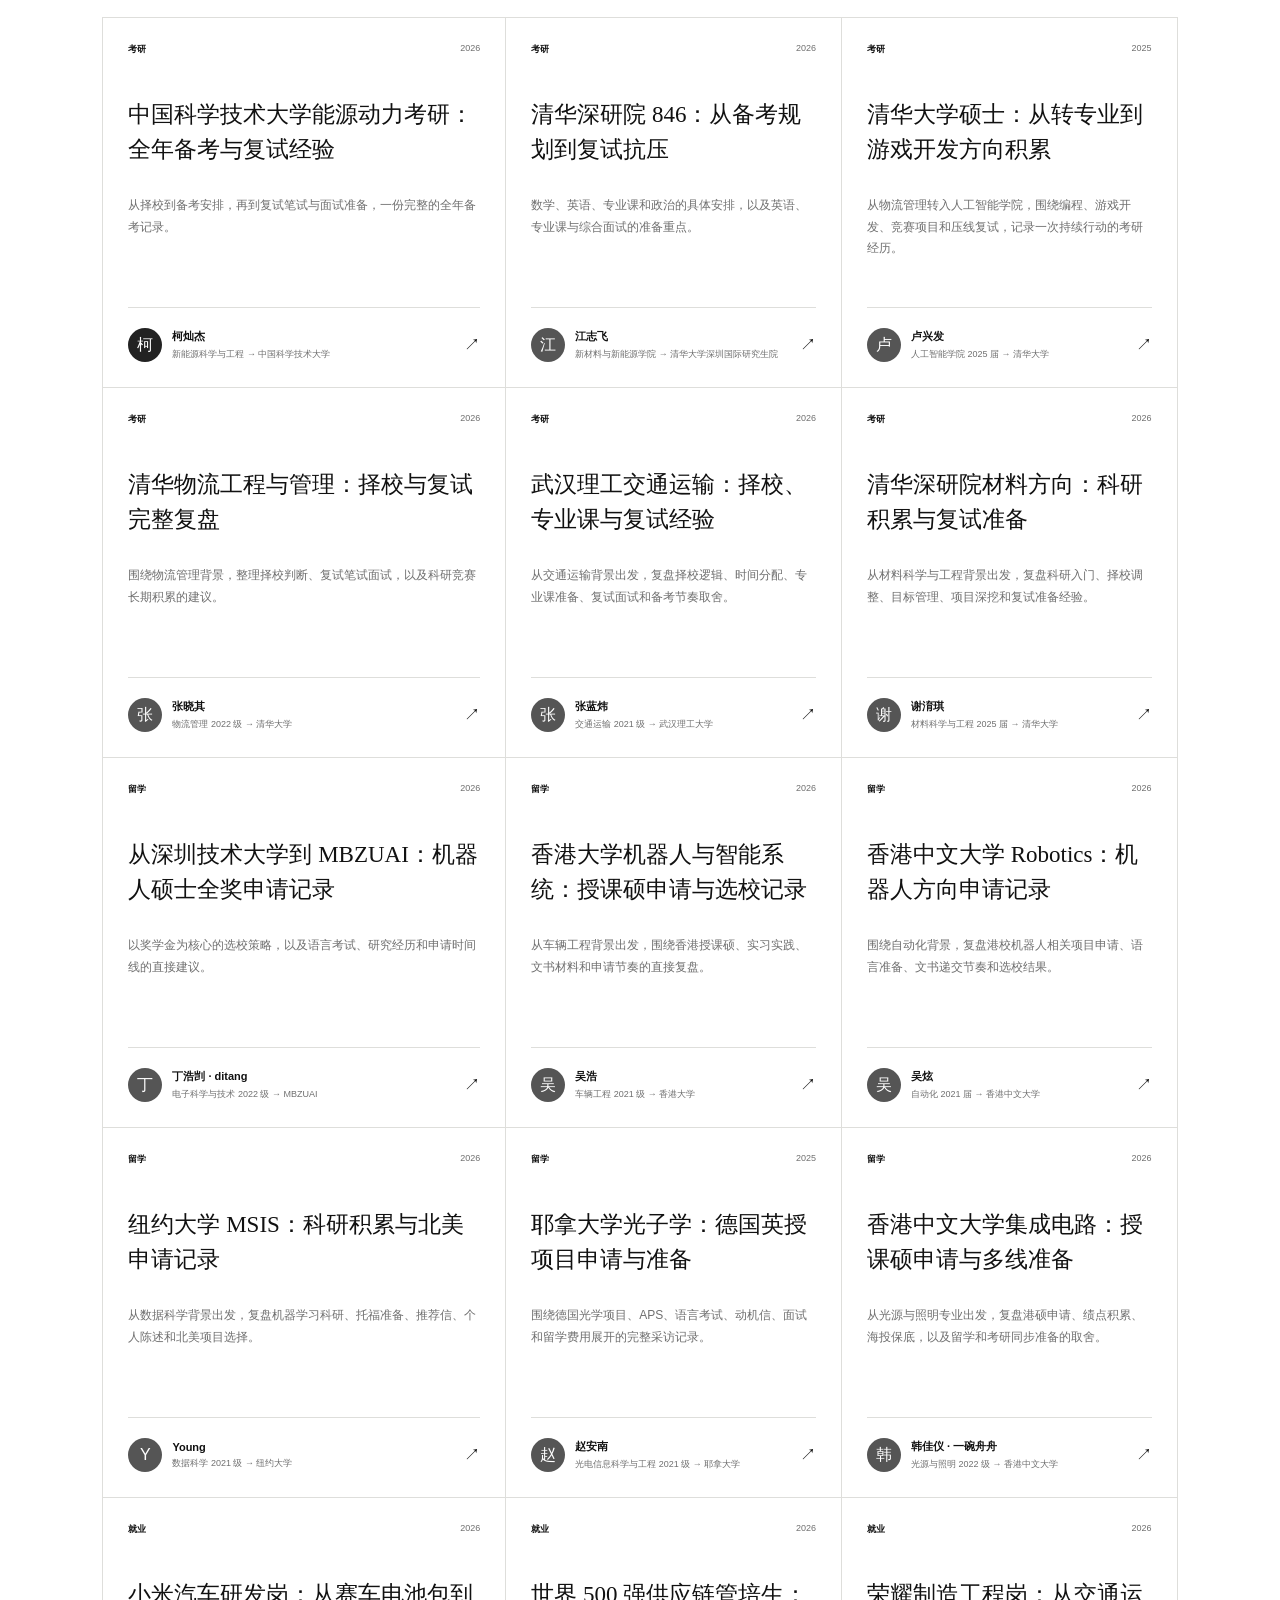
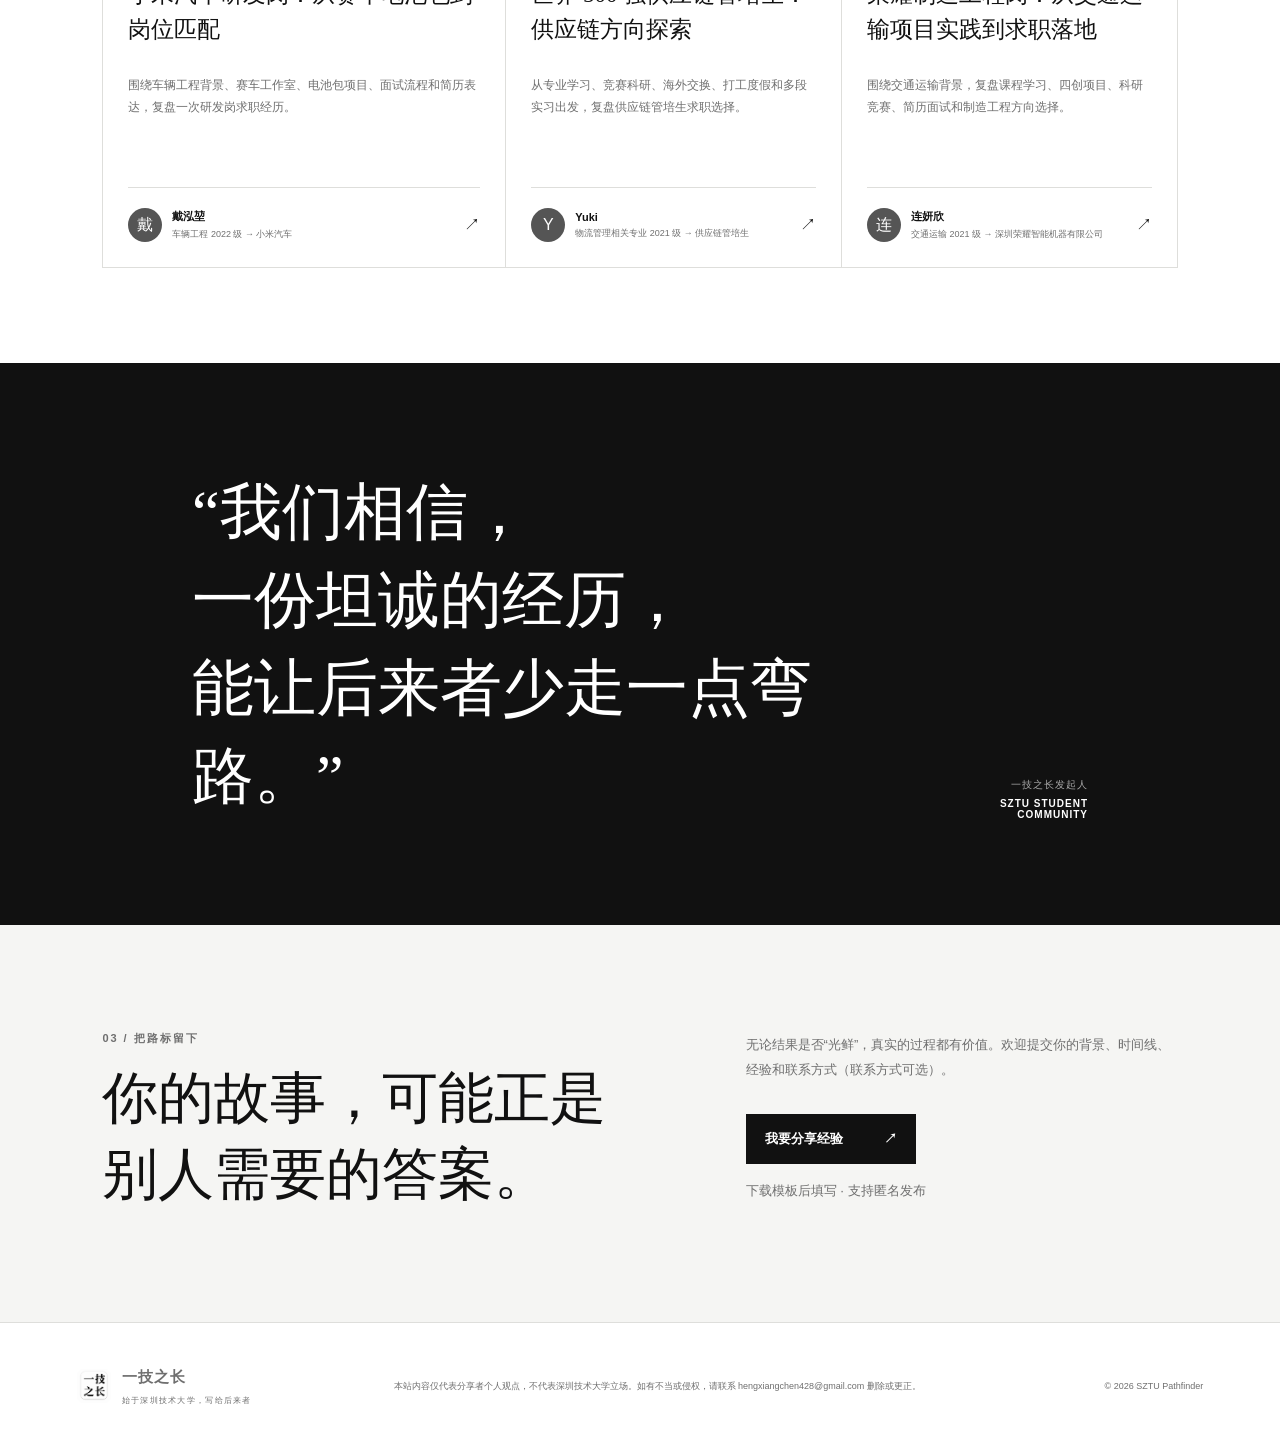
==== commit cffa0787: "update" ====
--- a/index.html
+++ b/index.html
@@ -30,7 +30,7 @@
         <p class="lead">这里收集深圳技术大学学长学姐真实的考研、留学、考公与求职经历。我们不替你做决定，只把走过的路标留给你。</p>
         <div class="hero-actions">
           <a class="primary-button" href="#stories">开始翻阅 <span>↓</span></a>
-          <span class="record-count"><b>14</b> 份真实记录持续更新</span>
+          <span class="record-count"><b>15</b> 份真实记录持续更新</span>
         </div>
       </div>
       <div class="hero-visual">
@@ -46,7 +46,7 @@
       </div>
       <div class="path-grid">
         <a class="path-card" href="#stories" data-filter-link="考研"><span class="path-number">01</span><span class="path-icon">研</span><h3>国内考研</h3><p>择校、备考、复试与调剂</p><b>6 份记录 →</b></a>
-        <a class="path-card" href="#stories" data-filter-link="留学"><span class="path-number">02</span><span class="path-icon">留</span><h3>海外留学</h3><p>申请、语言、选校与文书</p><b>5 份记录 →</b></a>
+        <a class="path-card" href="#stories" data-filter-link="留学"><span class="path-number">02</span><span class="path-icon">留</span><h3>海外留学</h3><p>申请、语言、选校与文书</p><b>6 份记录 →</b></a>
         <a class="path-card" href="#stories" data-filter-link="考公"><span class="path-number">03</span><span class="path-icon">公</span><h3>考公考编</h3><p>岗位、笔试、面试与体检政审</p><b>等待第一份记录 →</b></a>
         <a class="path-card" href="#stories" data-filter-link="就业"><span class="path-number">04</span><span class="path-icon">职</span><h3>求职就业</h3><p>实习、校招、面试与选择</p><b>3 份记录 →</b></a>
       </div>
@@ -114,6 +114,12 @@
           <p>围绕自动化背景，复盘港校机器人相关项目申请、语言准备、文书递交节奏和选校结果。</p>
           <div class="profile"><span class="avatar green-avatar">吴</span><span><b>吴炫</b><small>自动化 2021 届 → 香港中文大学</small></span><span class="arrow">↗</span></div>
         </a>
+        <a class="story-card" data-category="留学" href="story.html?case=young">
+          <div class="card-top"><span class="tag">留学</span><time>2026</time></div>
+          <h3>纽约大学 MSIS：科研积累与北美申请记录</h3>
+          <p>从数据科学背景出发，复盘机器学习科研、托福准备、推荐信、个人陈述和北美项目选择。</p>
+          <div class="profile"><span class="avatar green-avatar">Y</span><span><b>Young</b><small>数据科学 2021 级 → 纽约大学</small></span><span class="arrow">↗</span></div>
+        </a>
         <a class="story-card" data-category="留学" href="story.html?case=zhao">
           <div class="card-top"><span class="tag">留学</span><time>2025</time></div>
           <h3>耶拿大学光子学：德国英授项目申请与准备</h3>
